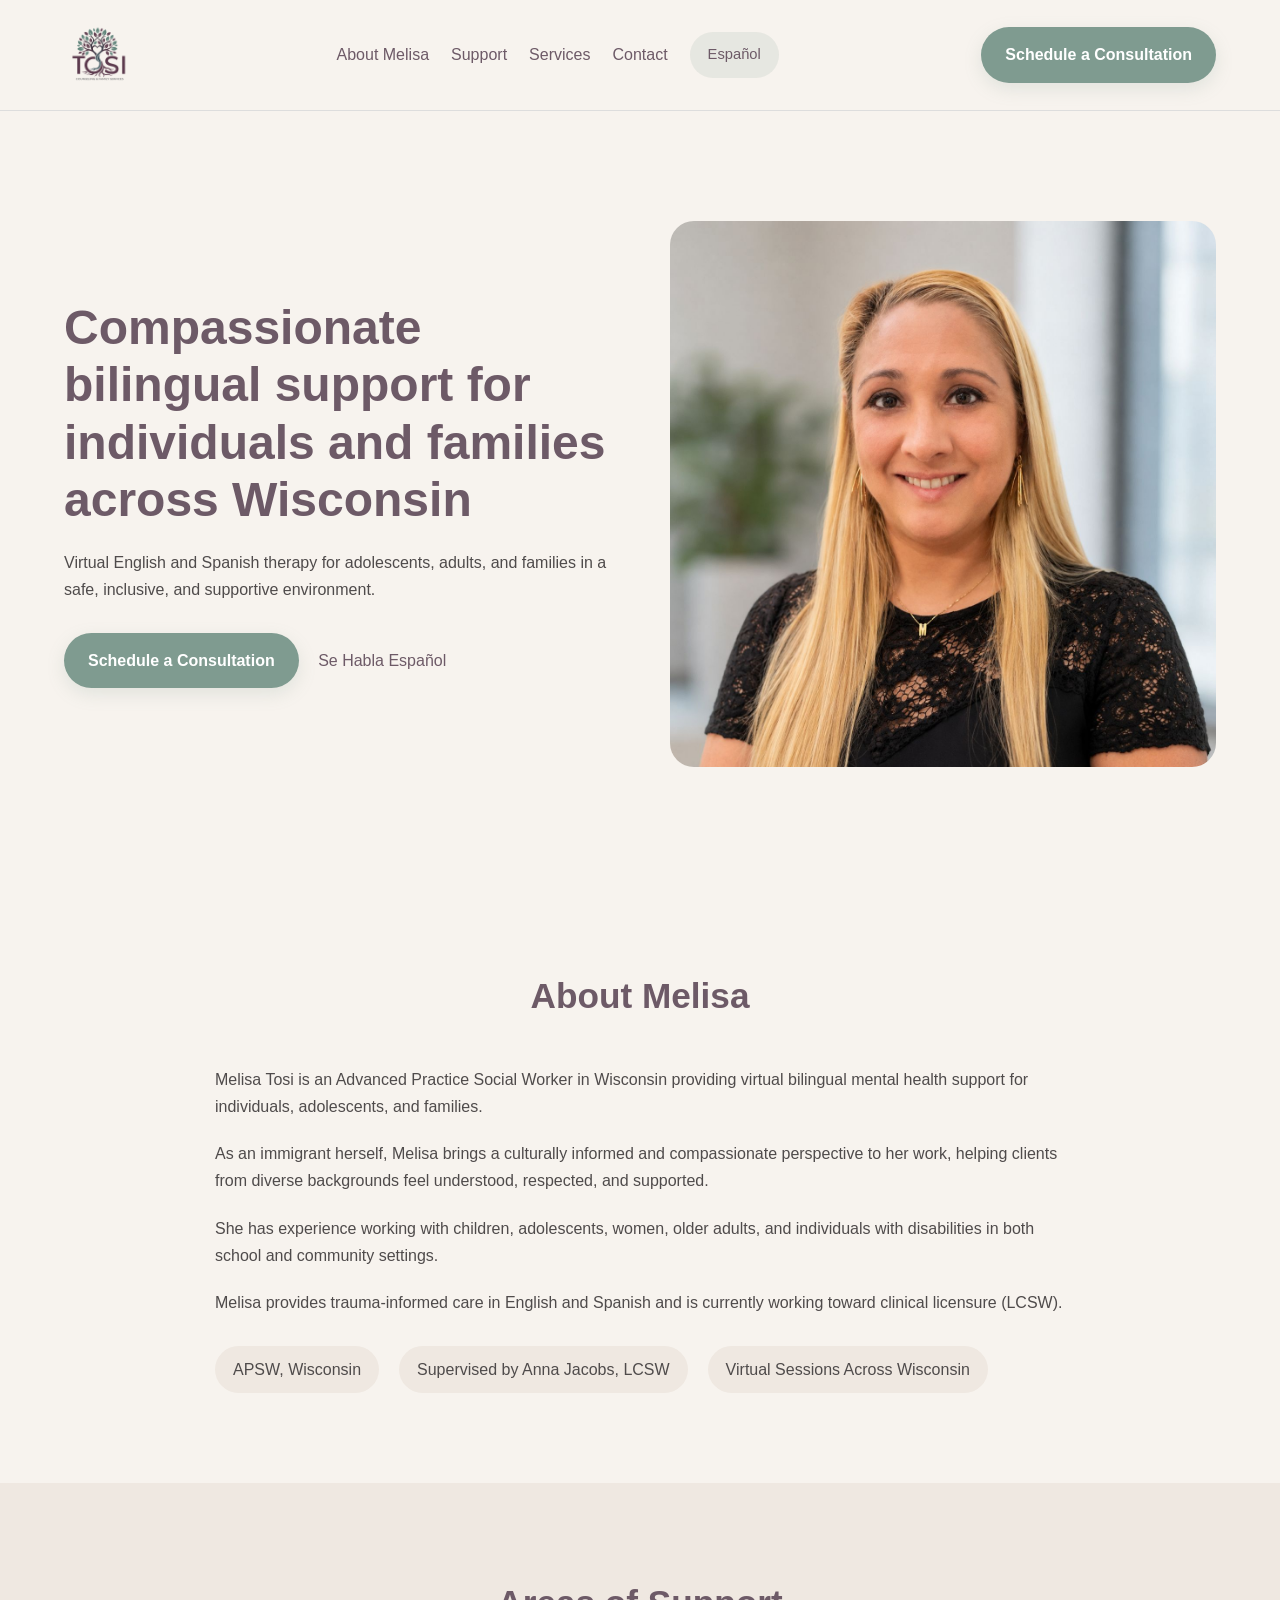
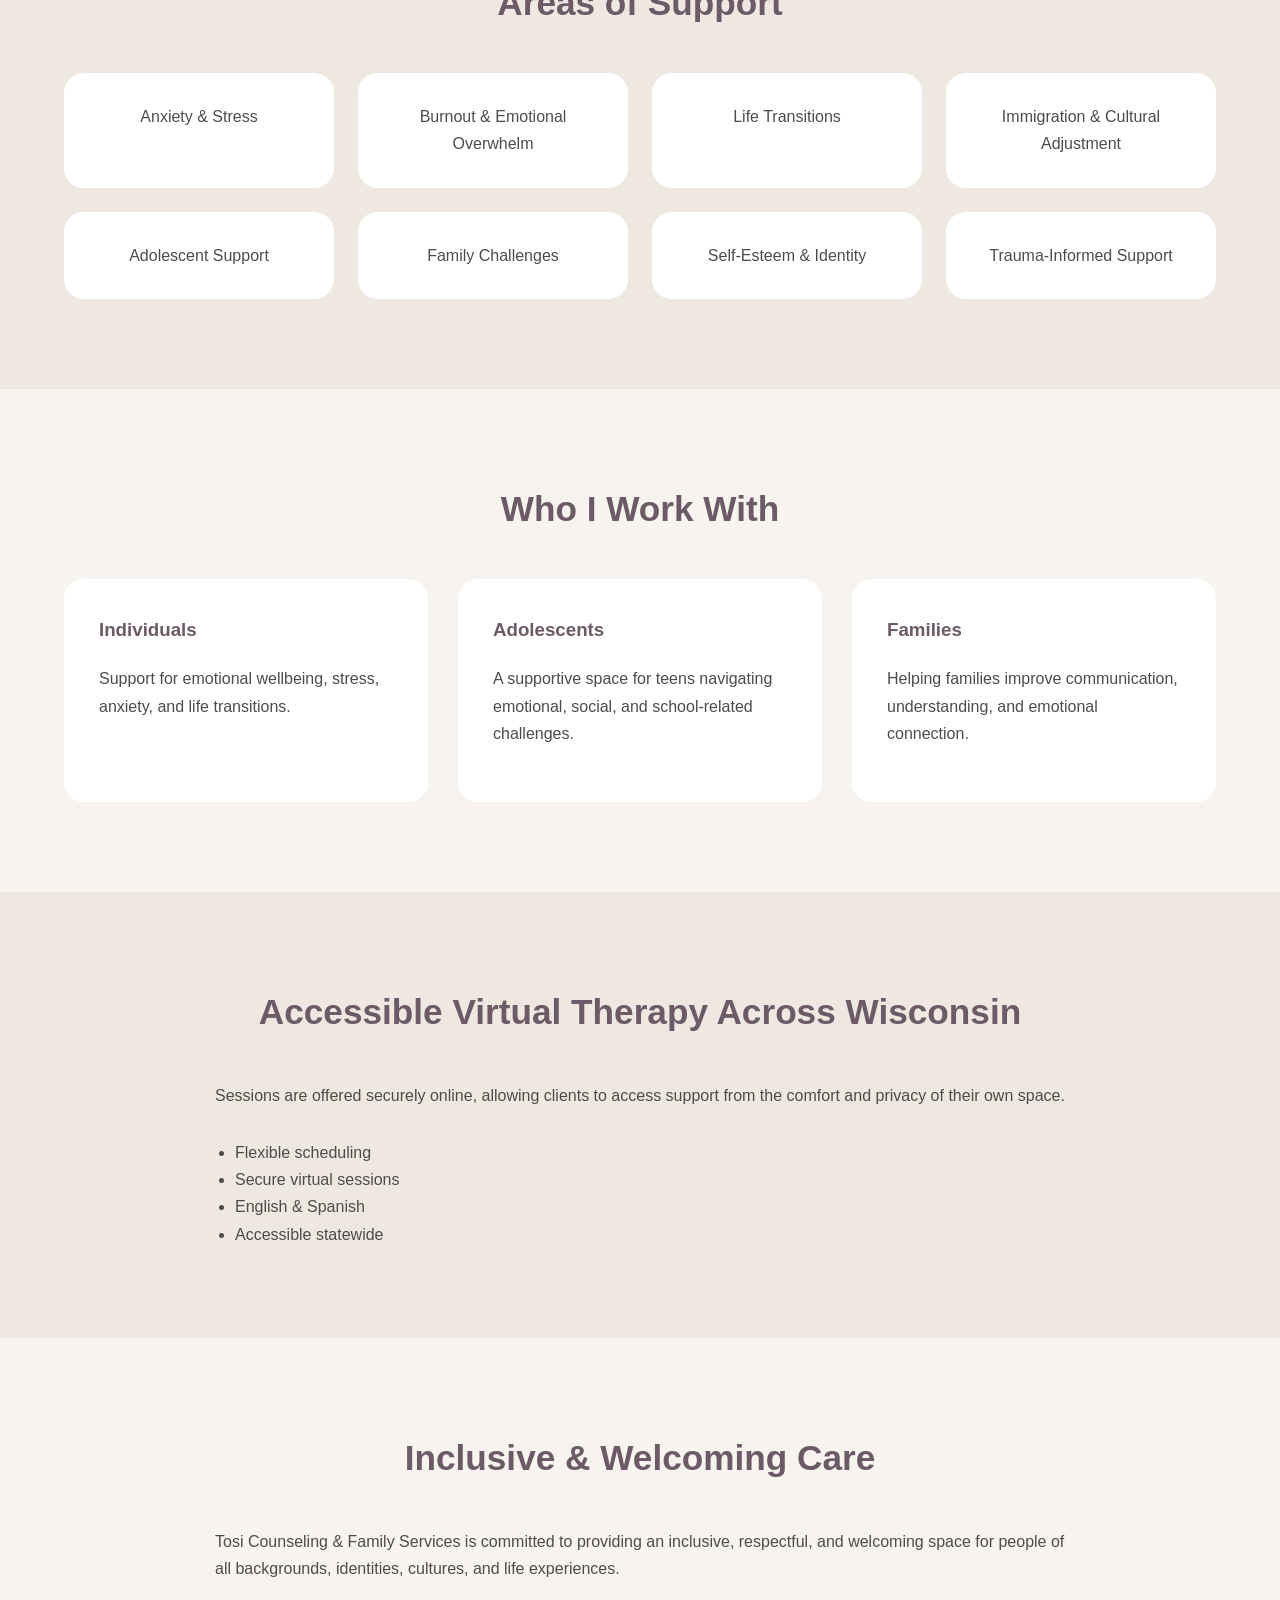
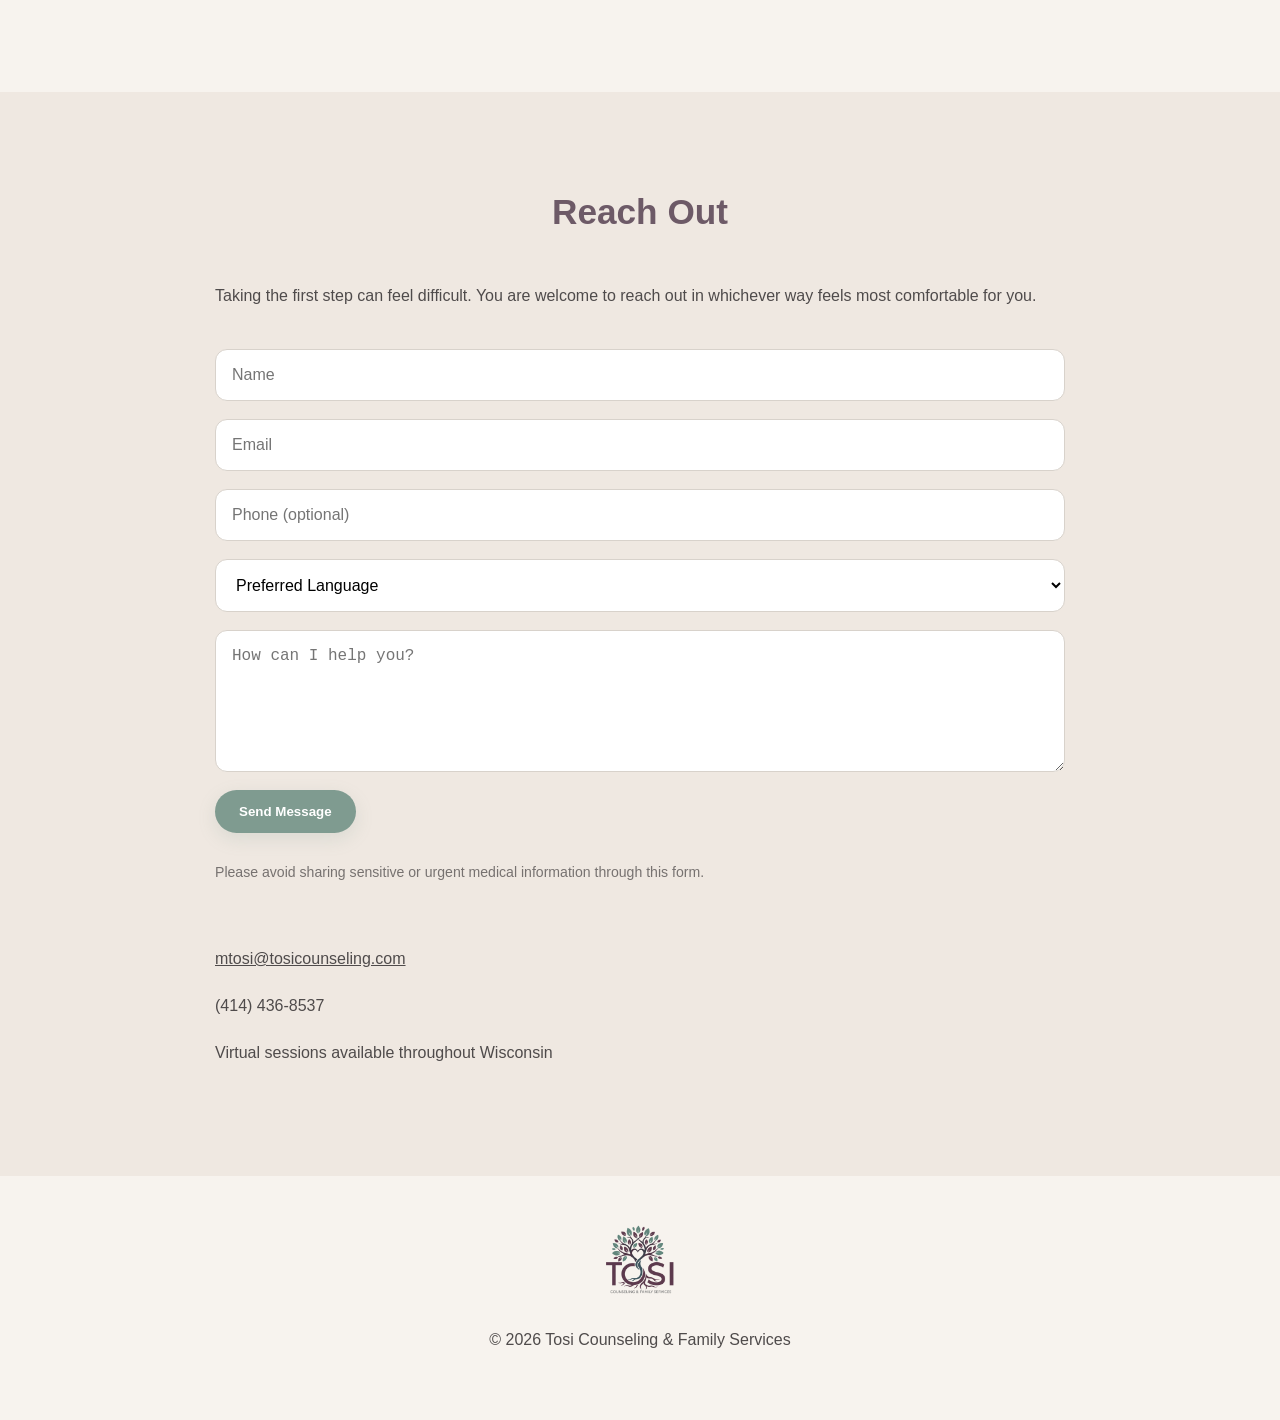
==== index.html @ e0ae6cd0 "cambio en el form" ====
<!doctype html>
<html lang="en">
  <head>
    <meta charset="UTF-8" />
    <meta name="viewport" content="width=device-width, initial-scale=1.0" />

    <title>Tosi Counseling & Family Services</title>

    <meta
      name="description"
      content="Compassionate bilingual virtual therapy for individuals, adolescents, and families across Wisconsin."
    />

    <link rel="stylesheet" href="styles.css" />
    <link
      rel="icon"
      type="image/png"
      sizes="32x32"
      href="./assets/favicon.ico"
    />
  </head>

  <body>
    <!-- NAVIGATION -->

    <header class="navbar">
      <div class="nav-container">
        <div class="logo-area">
          <img
            src="./assets/logo.png"
            alt="Tosi Counseling & Family Services Logo"
          />
        </div>

        <nav class="nav-links">
          <a href="#about">About Melisa</a>
          <a href="#support">Support</a>
          <a href="#services">Services</a>
          <a href="#contact">Contact</a>

          <a href="./es/index.html" class="language-switch">Español</a>
        </nav>

        <a href="#contact" class="btn-primary"> Schedule a Consultation </a>
      </div>
    </header>

    <!-- HERO -->

    <section class="hero">
      <div class="hero-text">
        <h1>
          Compassionate bilingual support for individuals and families across
          Wisconsin
        </h1>

        <p>
          Virtual English and Spanish therapy for adolescents, adults, and
          families in a safe, inclusive, and supportive environment.
        </p>

        <div class="hero-buttons">
          <a href="#contact" class="btn-primary"> Schedule a Consultation </a>

          <a href="#contact" class="btn-secondary"> Se Habla Español </a>
        </div>
      </div>

      <div class="hero-image">
        <img src="assets/melisa-photo.jpg" alt="Melisa Tosi" />
      </div>
    </section>

    <!-- ABOUT -->

    <section id="about" class="section">
      <div class="container narrow">
        <h2>About Melisa</h2>

        <p>
          Melisa Tosi is an Advanced Practice Social Worker in Wisconsin
          providing virtual bilingual mental health support for individuals,
          adolescents, and families.
        </p>

        <p>
          As an immigrant herself, Melisa brings a culturally informed and
          compassionate perspective to her work, helping clients from diverse
          backgrounds feel understood, respected, and supported.
        </p>

        <p>
          She has experience working with children, adolescents, women, older
          adults, and individuals with disabilities in both school and community
          settings.
        </p>

        <p>
          Melisa provides trauma-informed care in English and Spanish and is
          currently working toward clinical licensure (LCSW).
        </p>

        <div class="credentials">
          <span>APSW, Wisconsin</span>
          <span>Supervised by Anna Jacobs, LCSW</span>
          <span>Virtual Sessions Across Wisconsin</span>
        </div>
      </div>
    </section>

    <!-- AREAS OF SUPPORT -->

    <section id="support" class="section alt-bg">
      <div class="container">
        <h2>Areas of Support</h2>

        <div class="card-grid">
          <div class="card">Anxiety & Stress</div>

          <div class="card">Burnout & Emotional Overwhelm</div>

          <div class="card">Life Transitions</div>

          <div class="card">Immigration & Cultural Adjustment</div>

          <div class="card">Adolescent Support</div>

          <div class="card">Family Challenges</div>

          <div class="card">Self-Esteem & Identity</div>

          <div class="card">Trauma-Informed Support</div>
        </div>
      </div>
    </section>

    <!-- SERVICES -->

    <section id="services" class="section">
      <div class="container">
        <h2>Who I Work With</h2>

        <div class="three-columns">
          <div class="service-box">
            <h3>Individuals</h3>

            <p>
              Support for emotional wellbeing, stress, anxiety, and life
              transitions.
            </p>
          </div>

          <div class="service-box">
            <h3>Adolescents</h3>

            <p>
              A supportive space for teens navigating emotional, social, and
              school-related challenges.
            </p>
          </div>

          <div class="service-box">
            <h3>Families</h3>

            <p>
              Helping families improve communication, understanding, and
              emotional connection.
            </p>
          </div>
        </div>
      </div>
    </section>

    <!-- VIRTUAL -->

    <section class="section alt-bg">
      <div class="container narrow">
        <h2>Accessible Virtual Therapy Across Wisconsin</h2>

        <p>
          Sessions are offered securely online, allowing clients to access
          support from the comfort and privacy of their own space.
        </p>

        <ul class="feature-list">
          <li>Flexible scheduling</li>
          <li>Secure virtual sessions</li>
          <li>English & Spanish</li>
          <li>Accessible statewide</li>
        </ul>
      </div>
    </section>

    <!-- INCLUSIVITY -->

    <section class="section">
      <div class="container narrow">
        <h2>Inclusive & Welcoming Care</h2>

        <p>
          Tosi Counseling & Family Services is committed to providing an
          inclusive, respectful, and welcoming space for people of all
          backgrounds, identities, cultures, and life experiences.
        </p>
      </div>
    </section>

    <!-- CONTACT -->

    <section id="contact" class="section alt-bg">
      <div class="container narrow">
        <h2>Reach Out</h2>

        <p>
          Taking the first step can feel difficult. You are welcome to reach out
          in whichever way feels most comfortable for you.
        </p>

        <form
          class="contact-form"
          id="contact-form"
          action="https://formspree.io/f/xqejzqyz"
          method="POST"
        >
          <input type="text" name="name" placeholder="Name" required />

          <input type="email" name="email" placeholder="Email" required />

          <input type="text" name="phone" placeholder="Phone (optional)" />

          <select name="language">
            <option>Preferred Language</option>
            <option>English</option>
            <option>Spanish</option>
            <option>Other</option>
          </select>

          <textarea
            rows="6"
            name="message"
            placeholder="How can I help you?"
          ></textarea>
          <button type="submit" class="btn-primary">Send Message</button>
          <p class="form-note">
            Please avoid sharing sensitive or urgent medical information through
            this form.
          </p>
          <p id="form-success" class="form-success">
            Thank you. Your message has been sent.
          </p>
        </form>

        <div class="contact-info">
          <p>
            <a href="mailto:mtosi@tosicounseling.com" class="email"
              >mtosi@tosicounseling.com</a
            >
          </p>
          <p>(414) 436-8537</p>
          <p>Virtual sessions available throughout Wisconsin</p>
        </div>
      </div>
    </section>

    <!-- FOOTER -->

    <footer class="footer">
      <div class="container">
        <img
          src="assets/logo.png"
          alt="Tosi Counseling & Family Services"
          class="footer-logo"
        />

        <p>© 2026 Tosi Counseling & Family Services</p>
      </div>
    </footer>

    <script src="script.js"></script>
  </body>
</html>
---- styles.css ----
* {
  margin: 0;
  padding: 0;
  box-sizing: border-box;
}

body {
  font-family: Arial, sans-serif;
  background: #f7f3ee;
  color: #4f4b4b;
  line-height: 1.7;
  overflow-x: hidden;
}

img {
  max-width: 100%;
  display: block;
}

.email{
  color: #4f4b4b;
}

.container {
  width: 90%;
  max-width: 1200px;
  margin: auto;
}

.narrow {
  max-width: 850px;
}

.section {
  padding: 90px 0;
}

.alt-bg {
  background: #efe8e1;
}

h1,
h2,
h3 {
  color: #6d5a67;
  margin-bottom: 20px;
}

h1 {
  font-size: 3rem;
  line-height: 1.2;
}

h2 {
  font-size: 2.2rem;
  text-align: center;
  margin-bottom: 40px;
}

p {
  margin-bottom: 20px;
}

/* NAVBAR */

.navbar {
  background: #f7f3ee;
  padding: 20px 0;
  border-bottom: 1px solid #ddd;
  position: sticky;
  top: 0;
  z-index: 1000;
}

.nav-container {
  width: 90%;
  max-width: 1200px;
  margin: auto;

  display: flex;
  justify-content: space-between;
  align-items: center;
  gap: 20px;
}

.logo-area img {
  height: 70px;
}

.nav-links {
  display: flex;
  align-items: center;
  gap: 22px;
}

.nav-links a {
  text-decoration: none;
  color: #6d5a67;
  font-weight: 500;
  transition: opacity 0.2s ease;
}

.nav-links a:hover {
  opacity: 0.75;
}

/* LANGUAGE SWITCH */

.language-switch {
  text-decoration: none;
  color: #6d5a67;
  background: rgba(127, 155, 144, 0.14);
  padding: 10px 18px;
  border-radius: 999px;
  font-size: 0.92rem;
  font-weight: 500;
  transition: all 0.2s ease;
  white-space: nowrap;
}

.language-switch:hover {
  background: rgba(127, 155, 144, 0.22);
  transform: translateY(-1px);
}

/* BUTTONS */

.btn-primary {
  background: #7f9b90;
  color: white;
  text-decoration: none;
  padding: 14px 24px;
  border-radius: 40px;
  display: inline-block;
  border: none;
  cursor: pointer;
  font-weight: 600;
  box-shadow: 0 6px 18px rgba(127, 155, 144, 0.18);
  transition: all 0.2s ease;
}

.btn-primary:hover {
  transform: translateY(-1px);
  opacity: 0.95;
}

.btn-secondary {
  color: #6d5a67;
  text-decoration: none;
  margin-left: 15px;
}

/* HERO */

.hero {
  width: 90%;
  max-width: 1200px;
  margin: auto;

  min-height: 85vh;

  display: flex;
  align-items: center;
  gap: 60px;
}

.hero-text {
  flex: 1;
}

.hero-image {
  flex: 1;
}

.hero-image img {
  border-radius: 24px;
}

.hero-buttons {
  margin-top: 30px;
}

/* CREDENTIALS */

.credentials {
  display: flex;
  gap: 20px;
  flex-wrap: wrap;
  margin-top: 30px;
}

.credentials span {
  background: #efe8e1;
  padding: 10px 18px;
  border-radius: 30px;
}

/* CARDS */

.card-grid {
  display: grid;
  grid-template-columns: repeat(auto-fit, minmax(240px, 1fr));
  gap: 24px;
}

.card {
  background: white;
  padding: 30px;
  border-radius: 20px;
  text-align: center;
}

/* SERVICES */

.three-columns {
  display: grid;
  grid-template-columns: repeat(auto-fit, minmax(280px, 1fr));
  gap: 30px;
}

.service-box {
  background: white;
  padding: 35px;
  border-radius: 20px;
}

/* FEATURES */

.feature-list {
  margin-top: 30px;
  padding-left: 20px;
}

/* CONTACT */

.contact-form {
  display: flex;
  flex-direction: column;
  gap: 18px;
  margin-top: 40px;
}

.contact-form input,
.contact-form textarea,
.contact-form select {
  padding: 16px;
  border: 1px solid #d8d2cb;
  border-radius: 12px;
  background: white;
  font-size: 1rem;
}

.contact-form button {
  width: fit-content;
}

.contact-info {
  margin-top: 40px;
}

.form-success {
  display: none;
  margin-top: 18px;
  color: #6d5a67;
  font-weight: 600;
}

/* FOOTER */

.footer {
  padding: 40px 0;
  text-align: center;
}

.footer-logo {
  height: 90px;
  margin: auto;
  margin-bottom: 20px;
}

.form-note {
  font-size: 0.88rem;
  opacity: 0.75;
  margin-top: 10px;
}

/* MOBILE */

@media (max-width: 900px) {

  .navbar {
    padding: 14px 0;
  }

  .nav-container {
    flex-direction: column;
    gap: 18px;
  }

  .logo-area img {
    height: 56px;
  }

  .nav-links {
    display: flex;
    flex-wrap: wrap;
    justify-content: center;
    gap: 12px;
  }

  .nav-links a {
    font-size: 0.92rem;
  }

  .btn-primary {
    padding: 12px 20px;
    font-size: 0.95rem;
  }

  .hero {
    flex-direction: column;
    text-align: center;
    padding-top: 40px;
    min-height: auto;
  }

  .hero-text {
    order: 2;
  }

  .hero-image {
    order: 1;
  }

  .hero-image img {
    max-width: 320px;
    margin: auto;
  }

  h1 {
    font-size: 2.1rem;
    line-height: 1.25;
  }

  h2 {
    font-size: 1.8rem;
  }

  .hero-buttons {
    display: flex;
    flex-direction: column;
    gap: 14px;
    align-items: center;
  }

  .btn-secondary {
    margin-left: 0;
  }

  .credentials {
    justify-content: center;
  }

  .three-columns {
    grid-template-columns: 1fr;
  }

  .card-grid {
    grid-template-columns: 1fr;
  }

  .contact-form {
    width: 100%;
  }

}
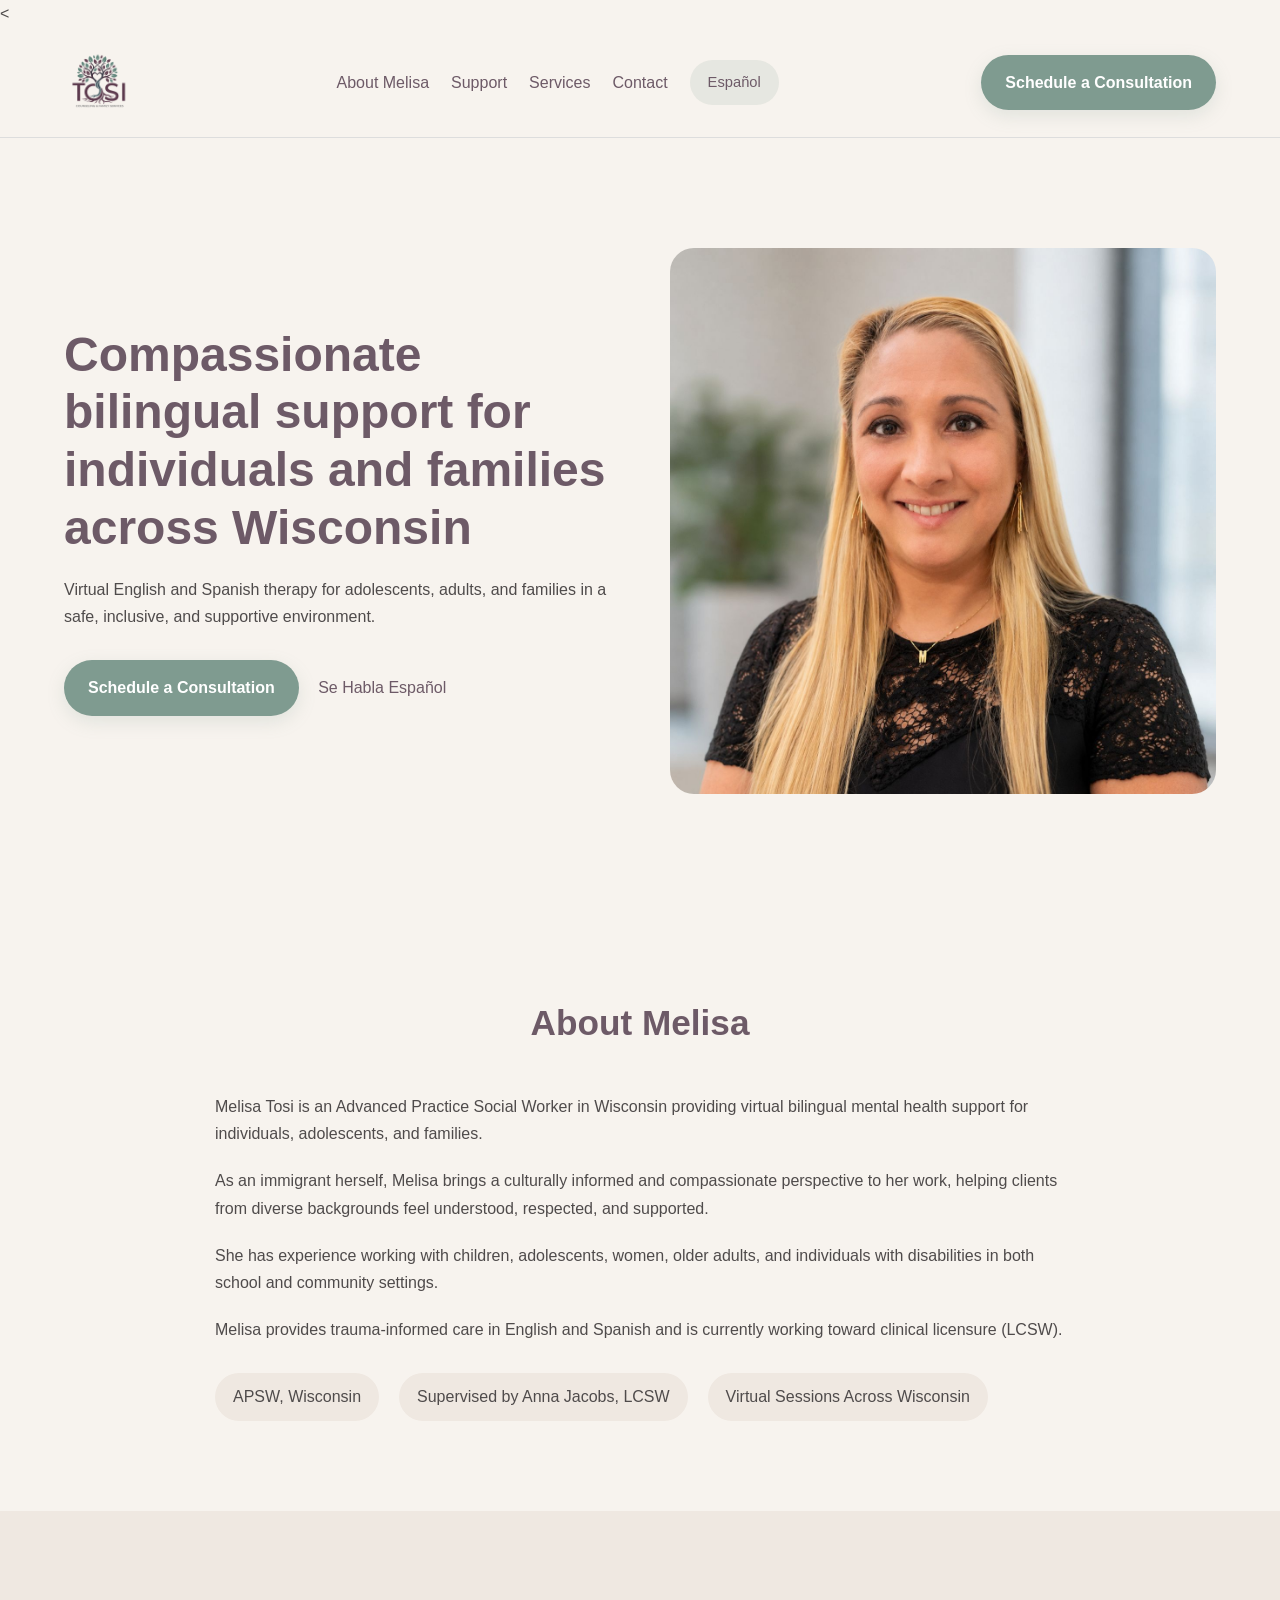
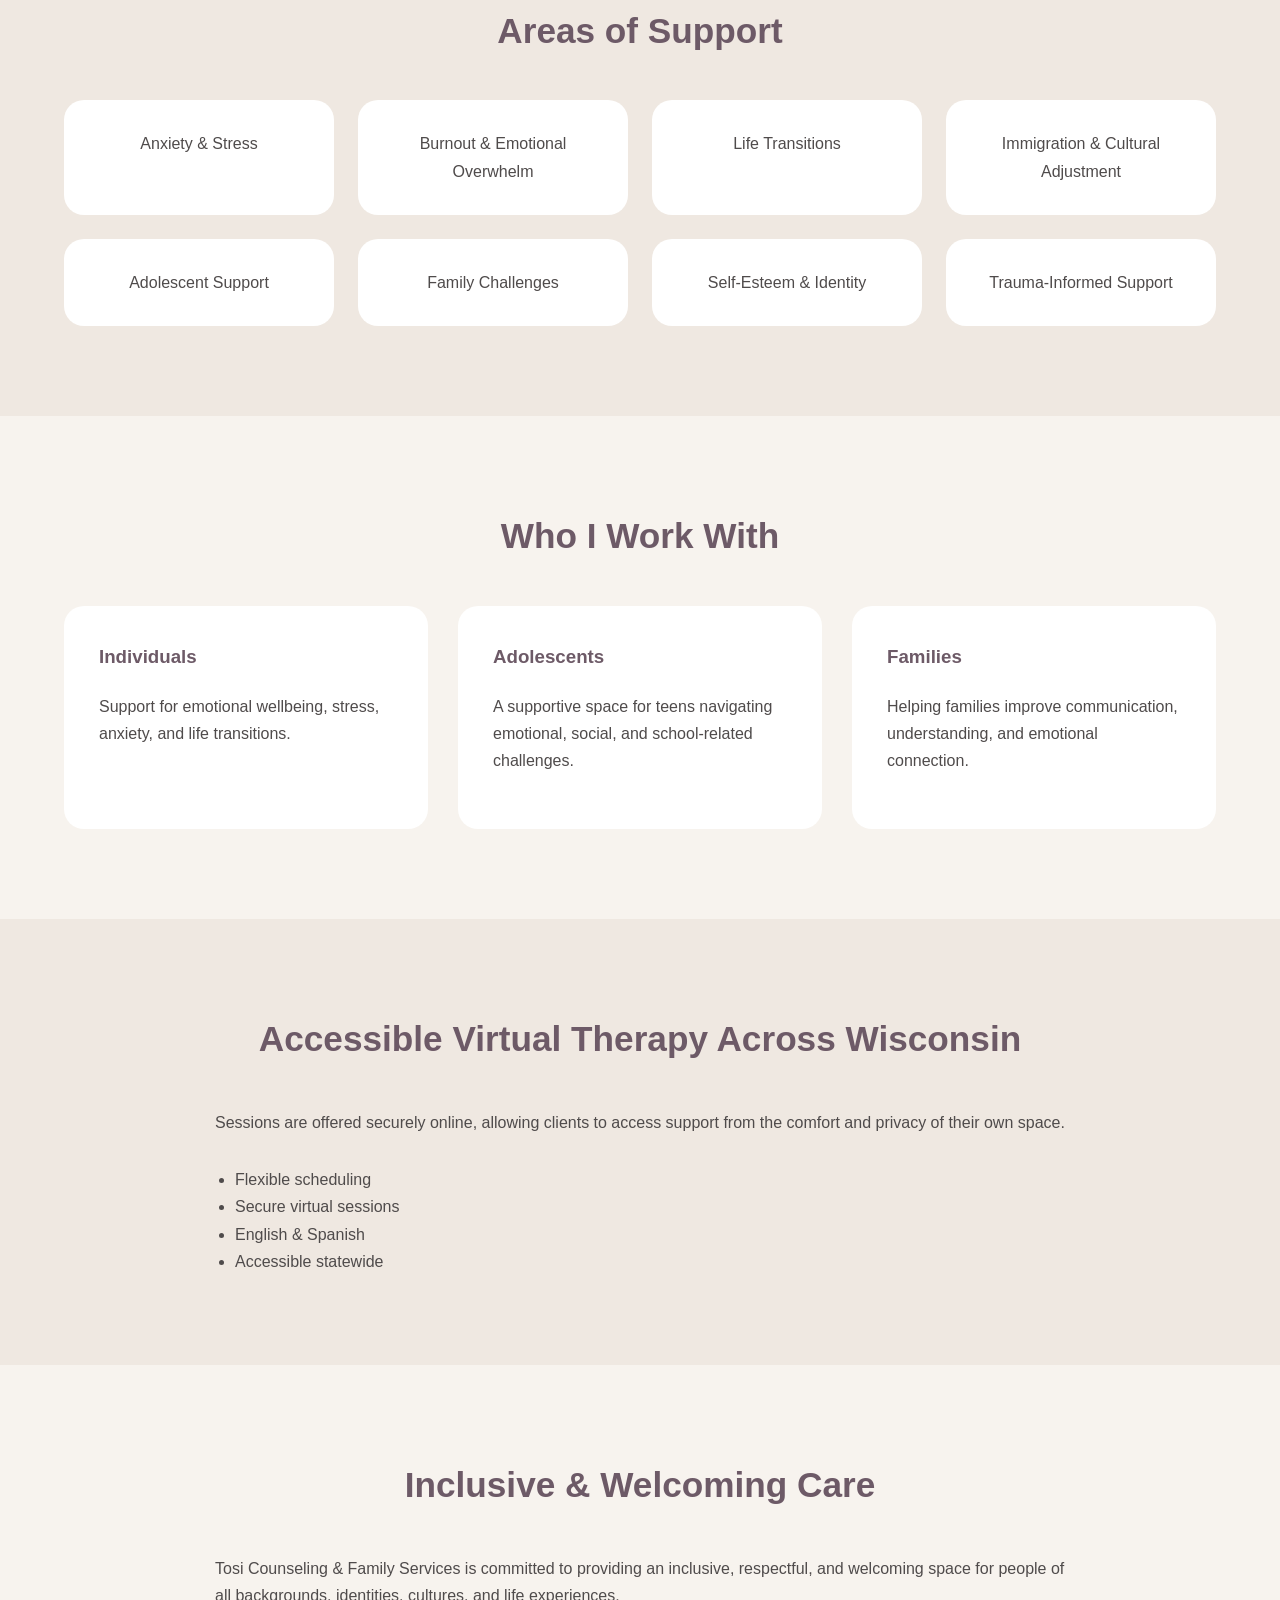
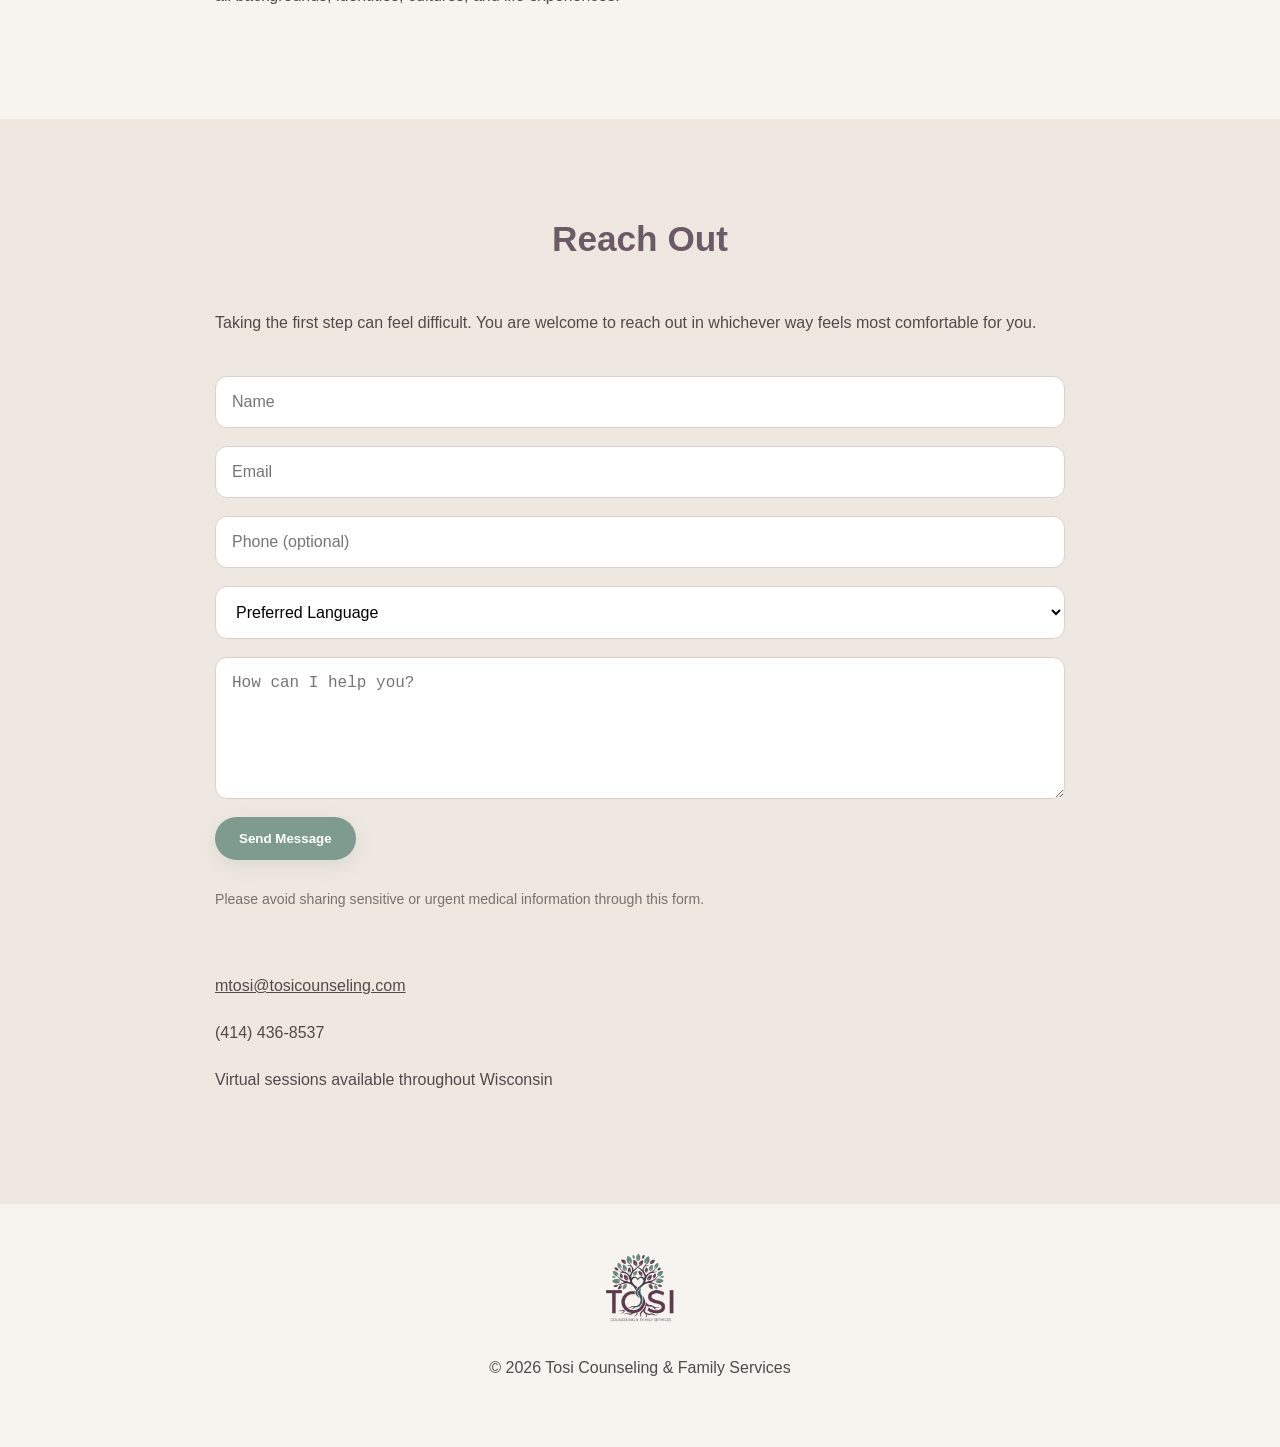
==== commit 91de3b26: "Mejora SEO" ====
--- a/index.html
+++ b/index.html
@@ -4,11 +4,14 @@
     <meta charset="UTF-8" />
     <meta name="viewport" content="width=device-width, initial-scale=1.0" />
 
-    <title>Tosi Counseling & Family Services</title>
-
+    <title>
+      Bilingual Therapist in Wisconsin | Tosi Counseling & Family Services
+    </title>
+
+    <
     <meta
       name="description"
-      content="Compassionate bilingual virtual therapy for individuals, adolescents, and families across Wisconsin."
+      content="Terapia virtual bilingüe en inglés y español para individuos, adolescentes y familias en Wisconsin."
     />
 
     <link rel="stylesheet" href="styles.css" />
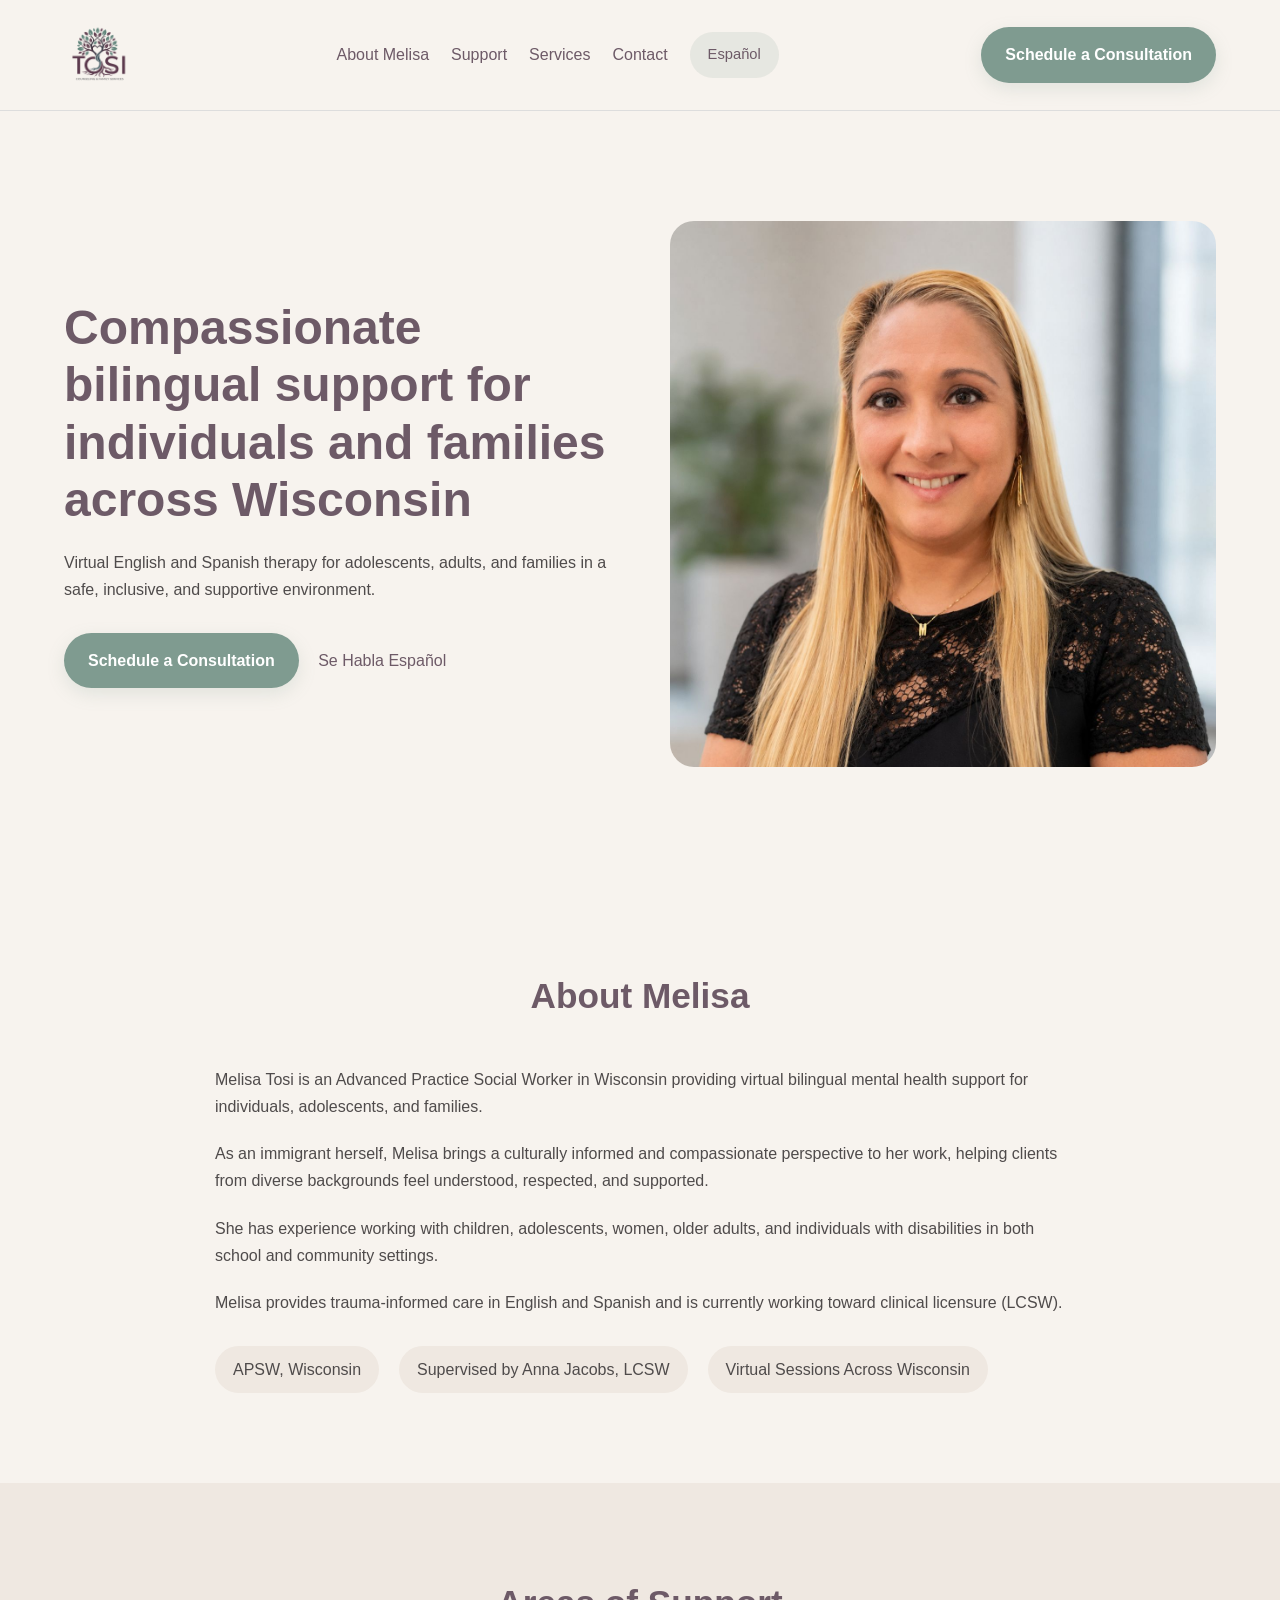
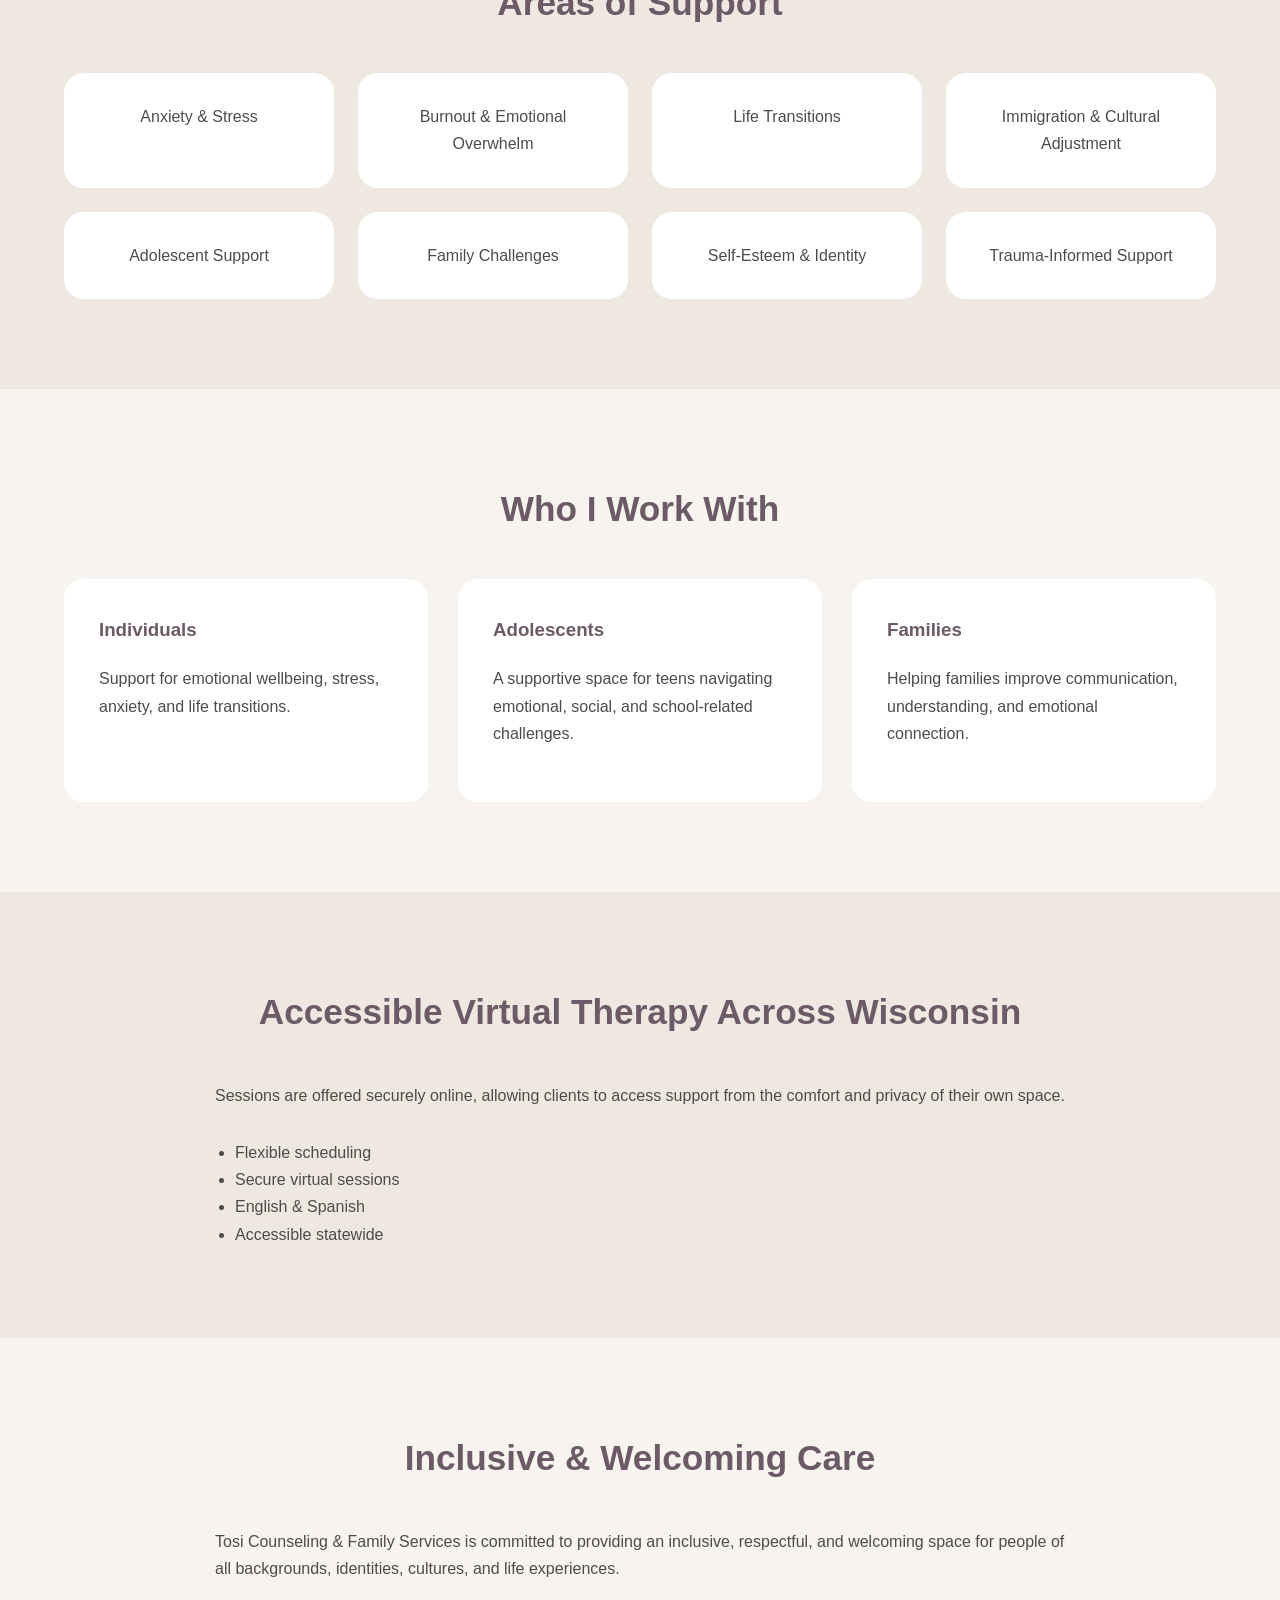
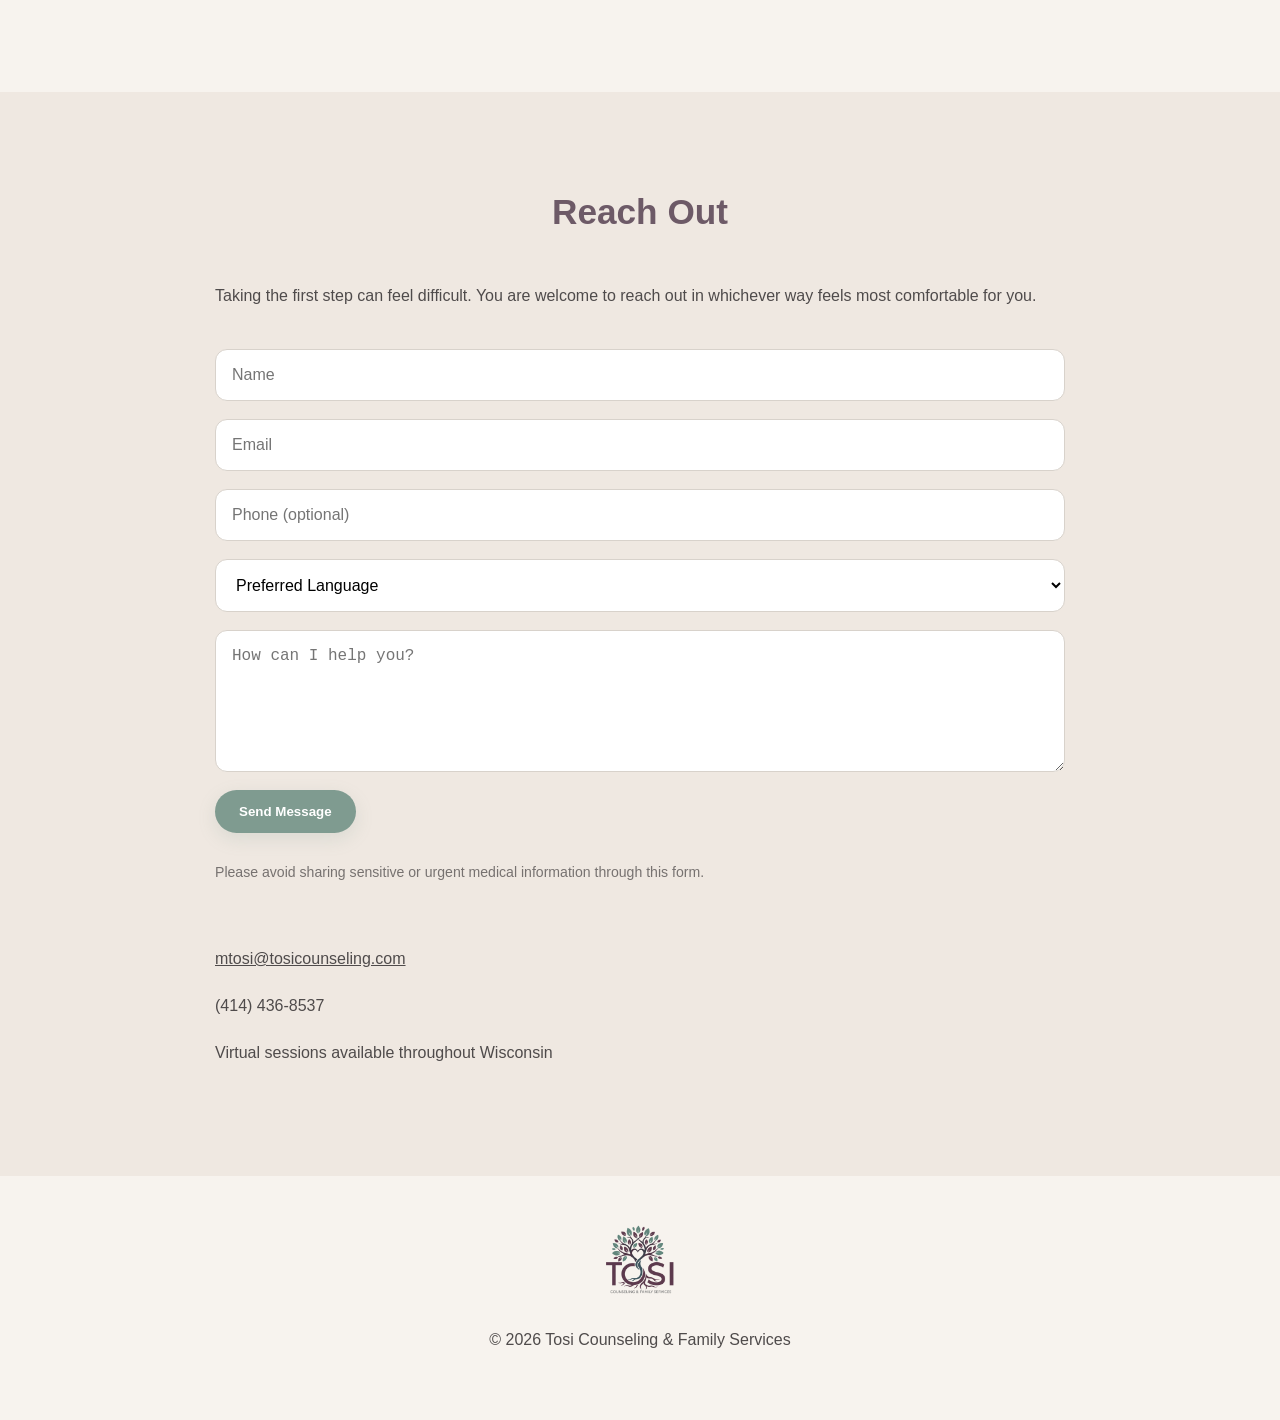
==== commit 480b3584: "typo en header" ====
--- a/index.html
+++ b/index.html
@@ -7,8 +7,6 @@
     <title>
       Bilingual Therapist in Wisconsin | Tosi Counseling & Family Services
     </title>
-
-    <
     <meta
       name="description"
       content="Terapia virtual bilingüe en inglés y español para individuos, adolescentes y familias en Wisconsin."
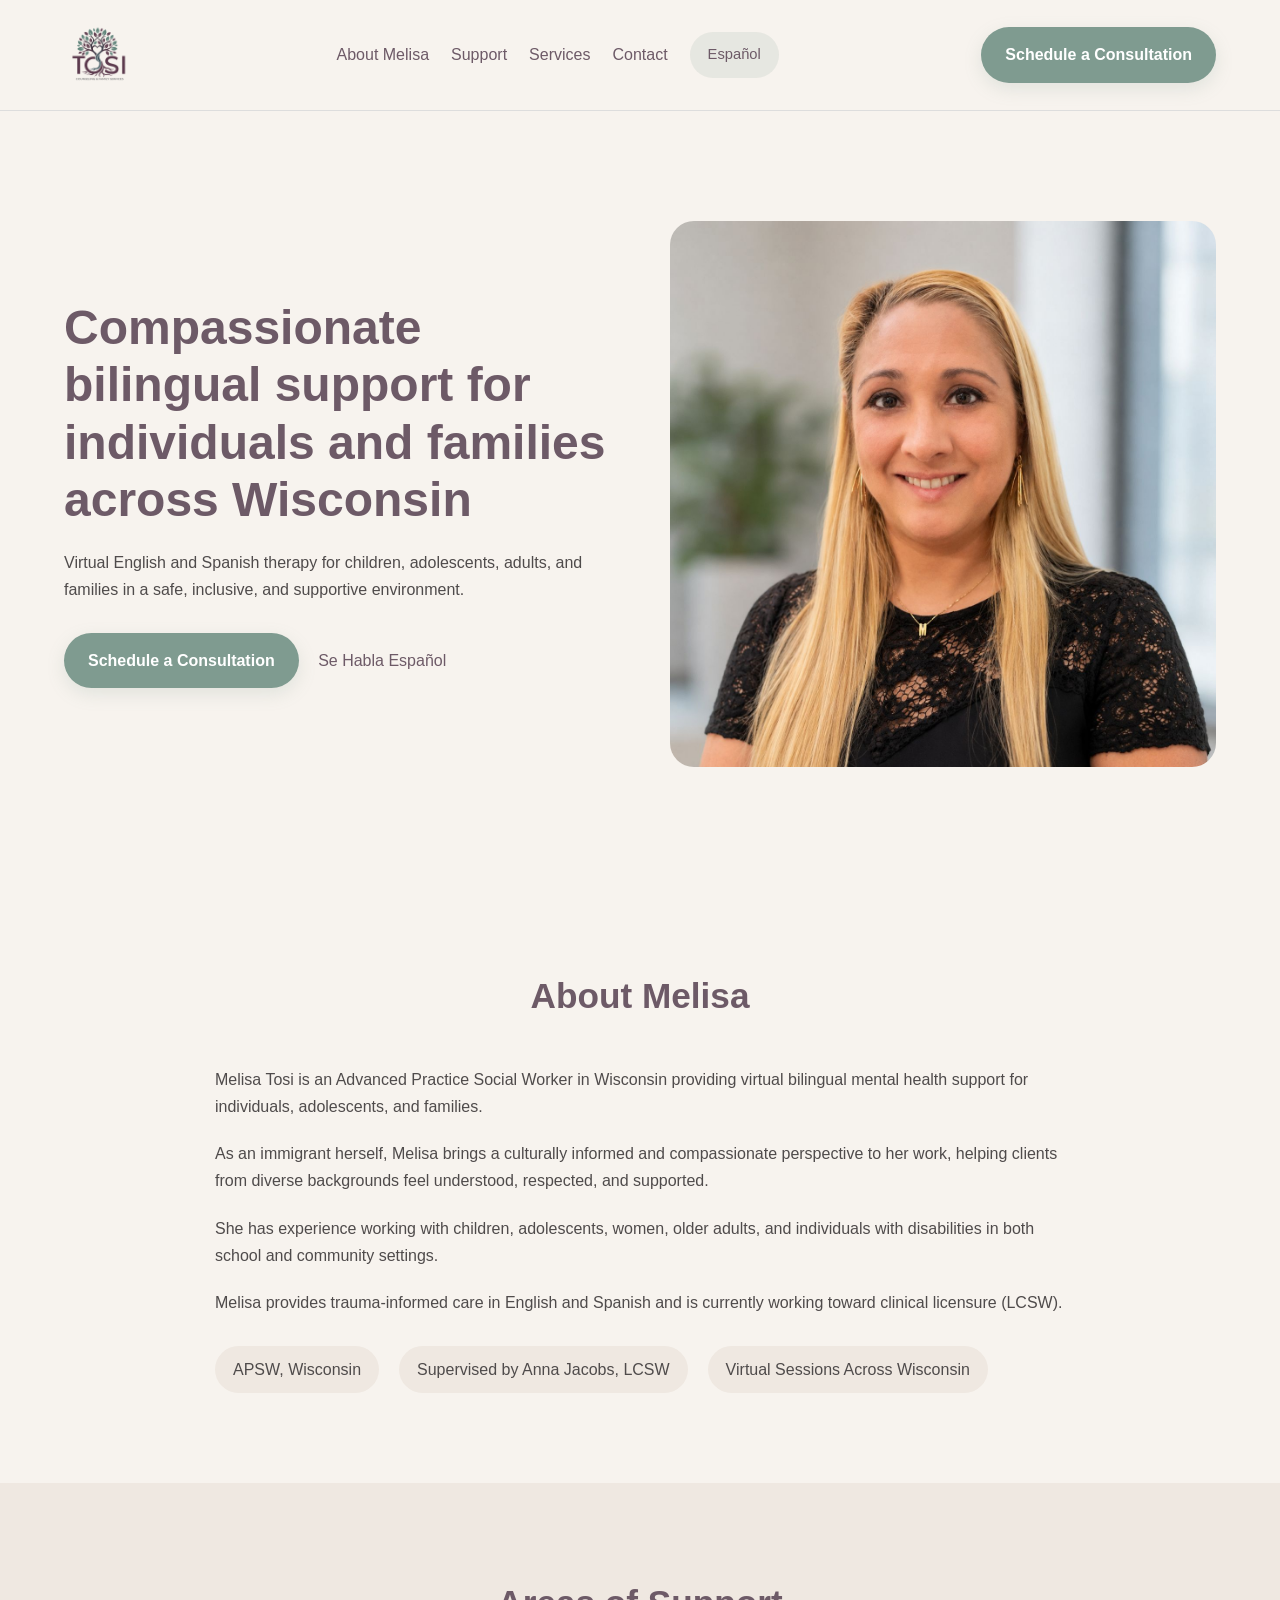
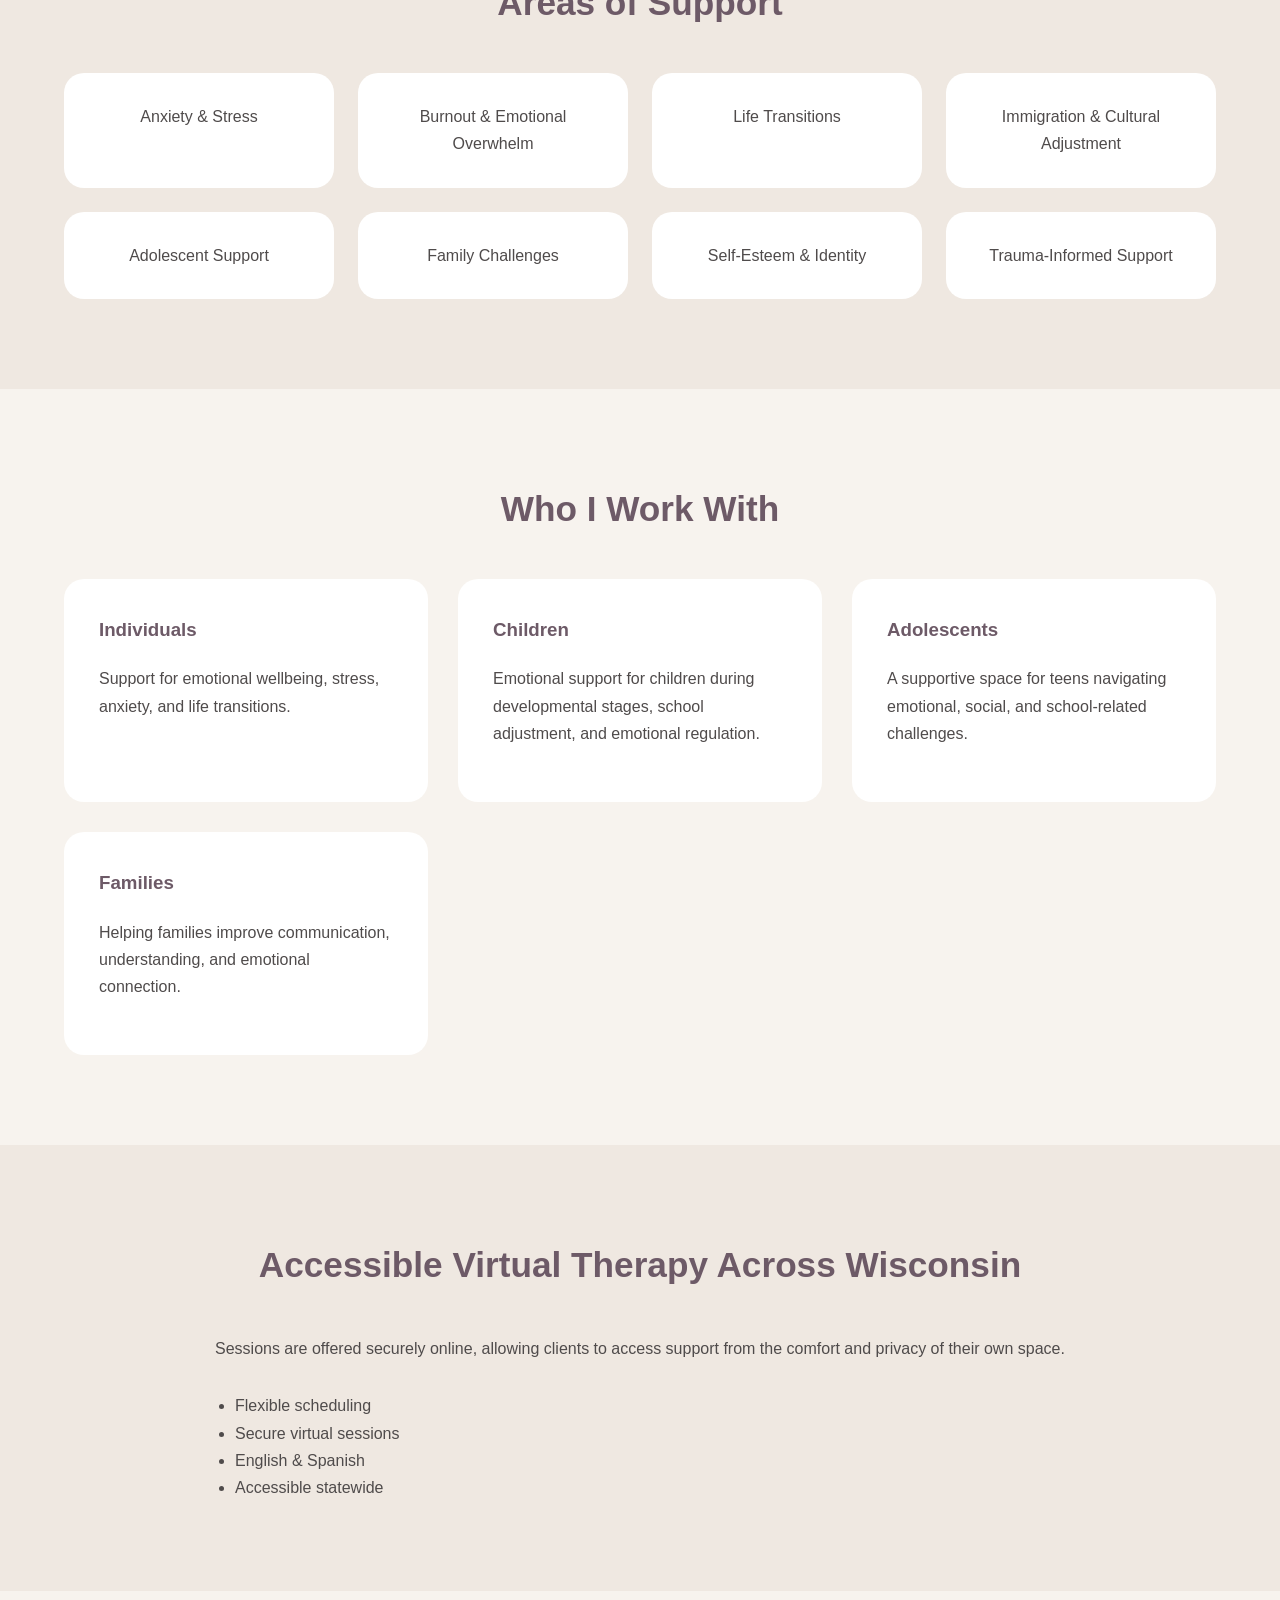
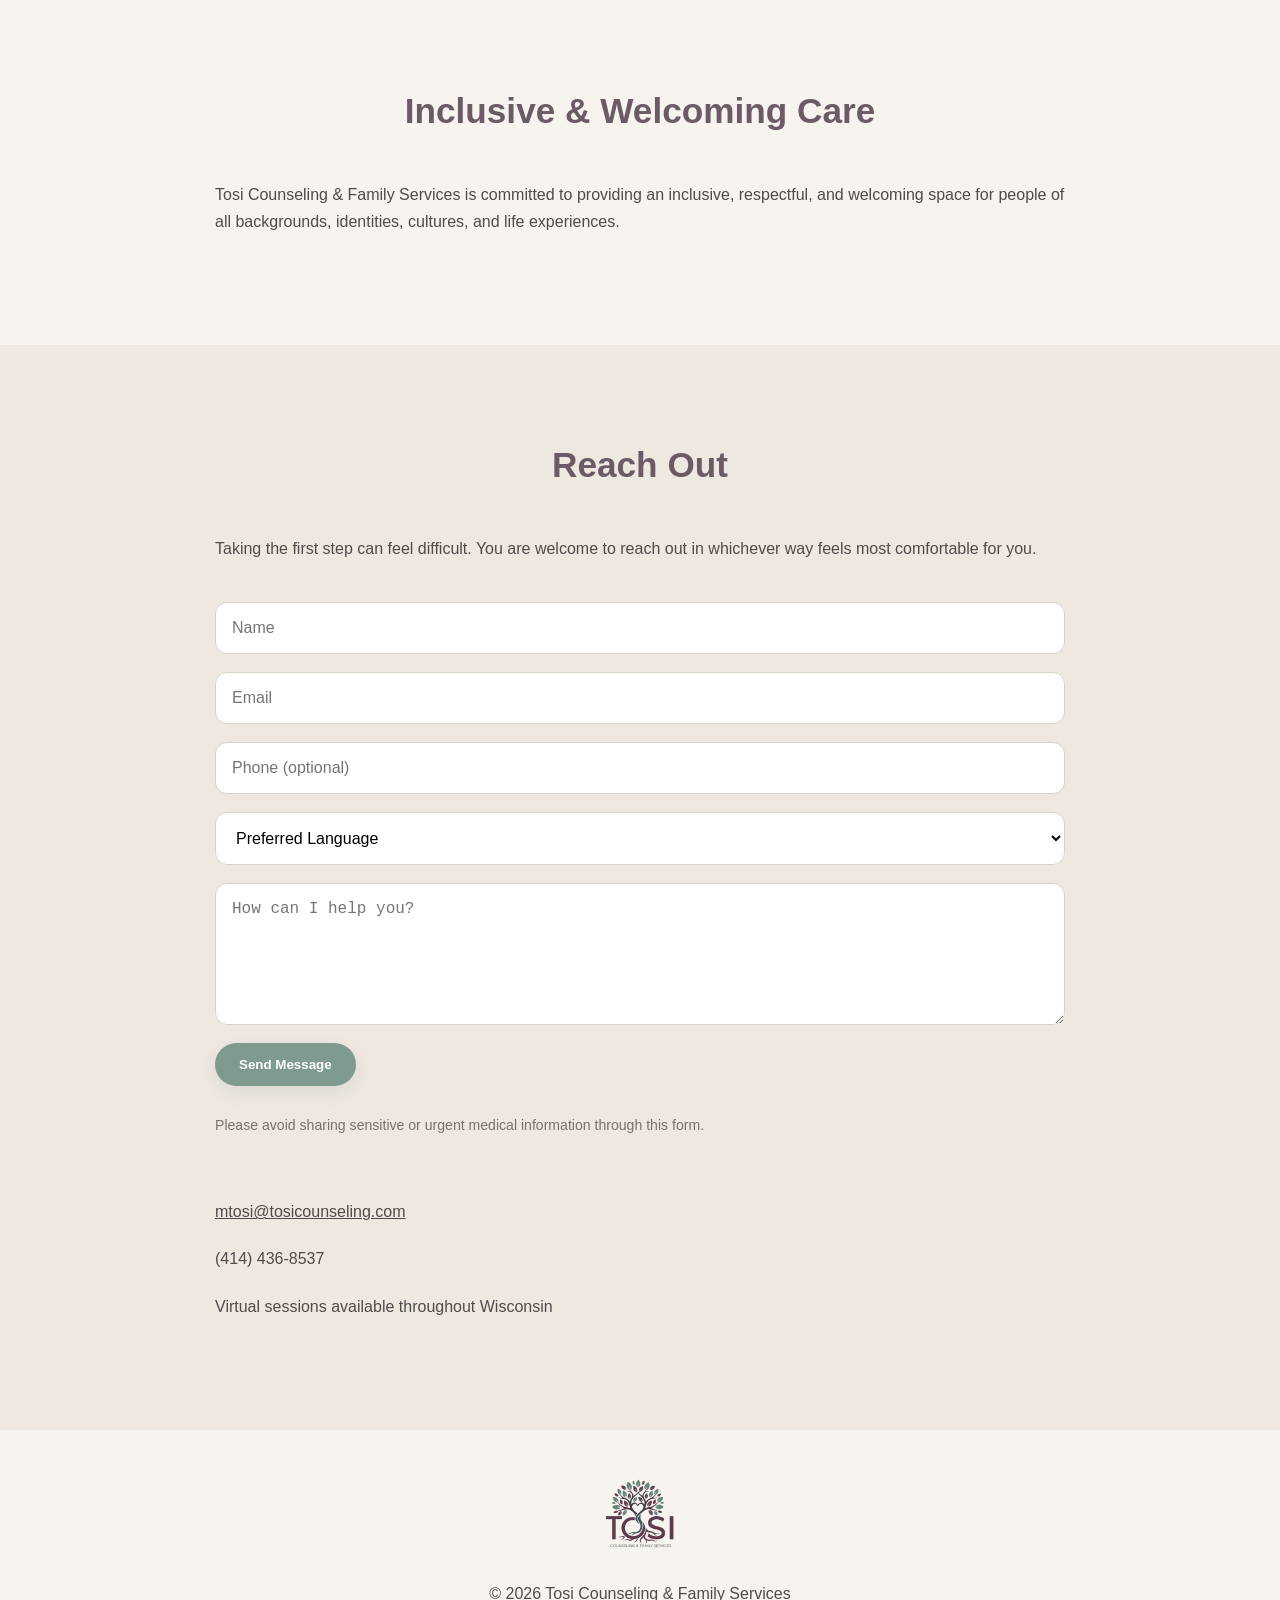
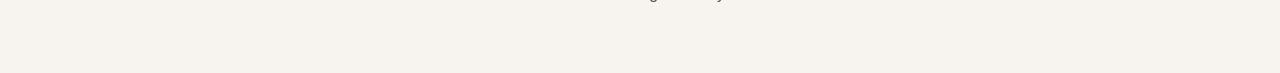
==== commit 27330976: "cambios en bajadas" ====
--- a/index.html
+++ b/index.html
@@ -9,7 +9,7 @@
     </title>
     <meta
       name="description"
-      content="Terapia virtual bilingüe en inglés y español para individuos, adolescentes y familias en Wisconsin."
+      content="Bilingual virtual therapy in English and Spanish for individuals, children, adolescents, and families in Wisconsin."
     />
 
     <link rel="stylesheet" href="styles.css" />
@@ -56,8 +56,8 @@
         </h1>
 
         <p>
-          Virtual English and Spanish therapy for adolescents, adults, and
-          families in a safe, inclusive, and supportive environment.
+          Virtual English and Spanish therapy for children, adolescents, adults,
+          and families in a safe, inclusive, and supportive environment.
         </p>
 
         <div class="hero-buttons">
@@ -148,6 +148,15 @@
             <p>
               Support for emotional wellbeing, stress, anxiety, and life
               transitions.
+            </p>
+          </div>
+
+          <div class="service-box">
+            <h3>Children</h3>
+
+            <p>
+              Emotional support for children during developmental stages, school
+              adjustment, and emotional regulation.
             </p>
           </div>
 
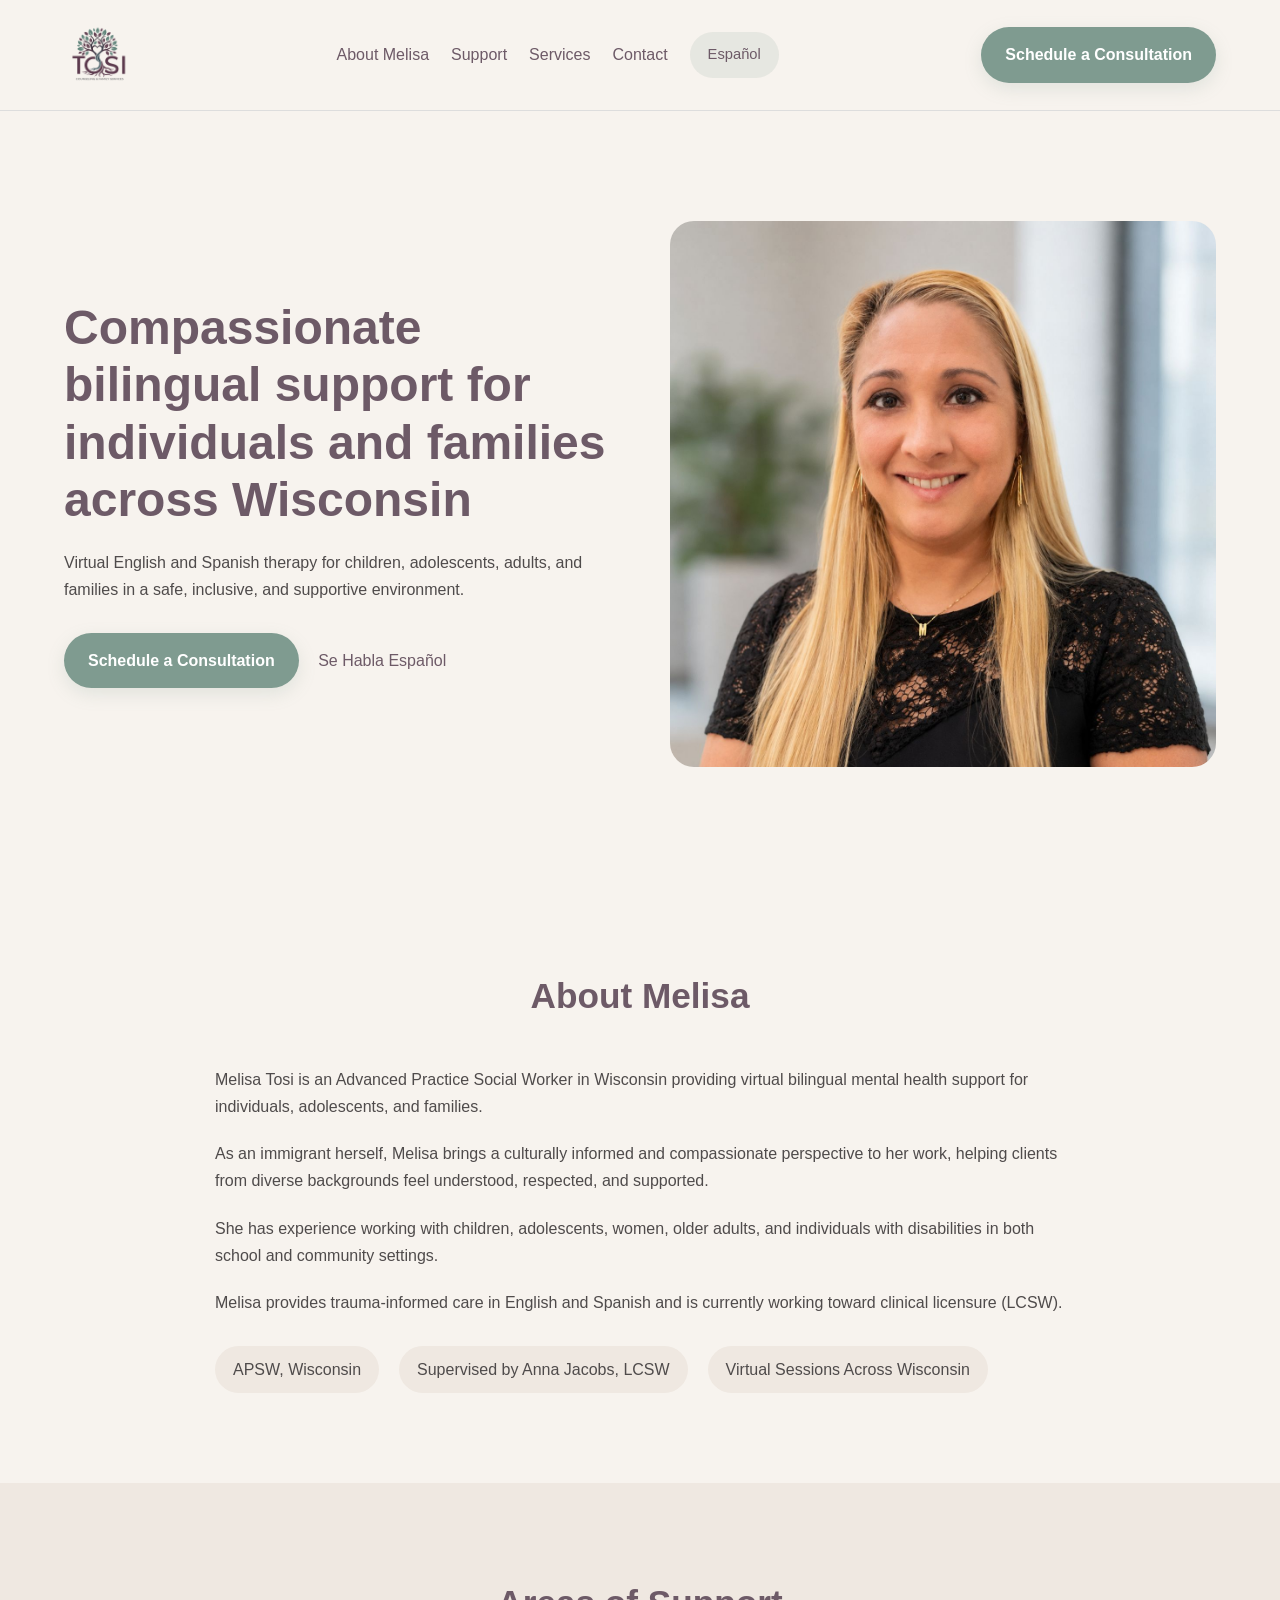
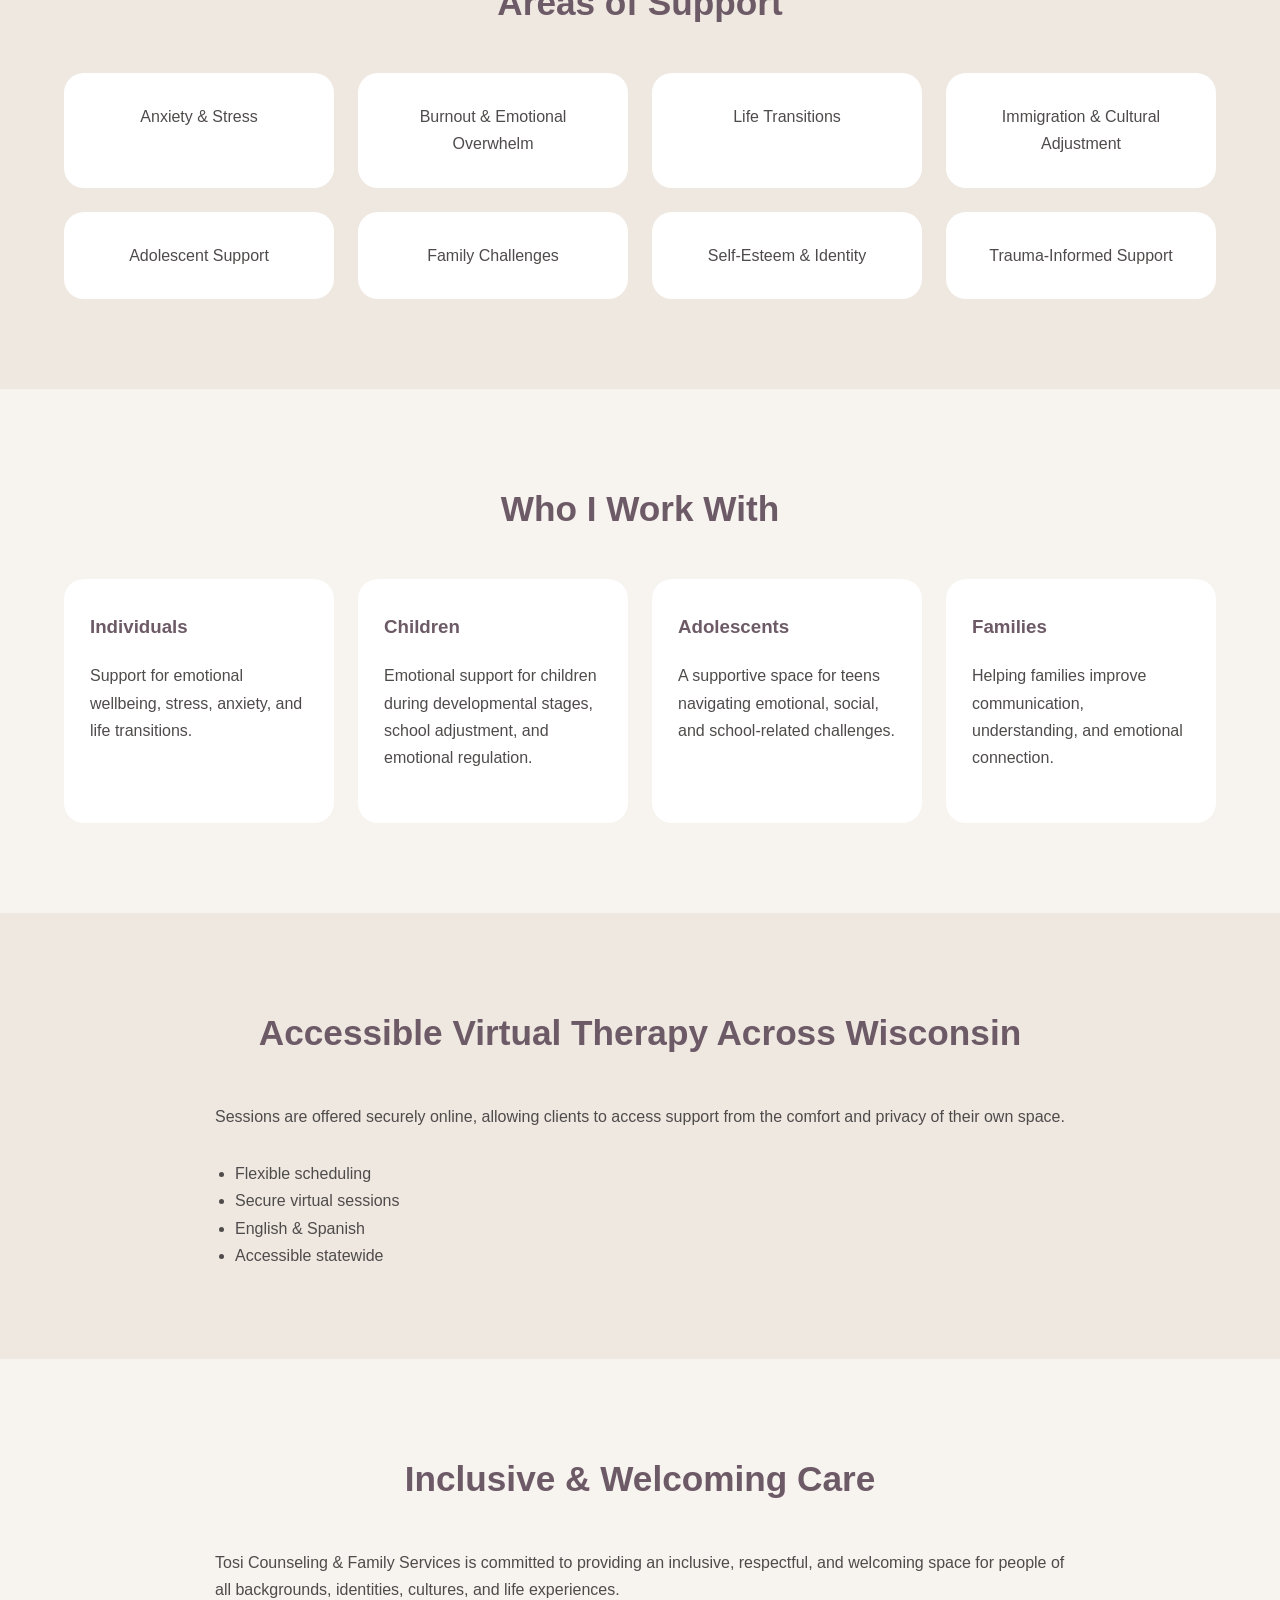
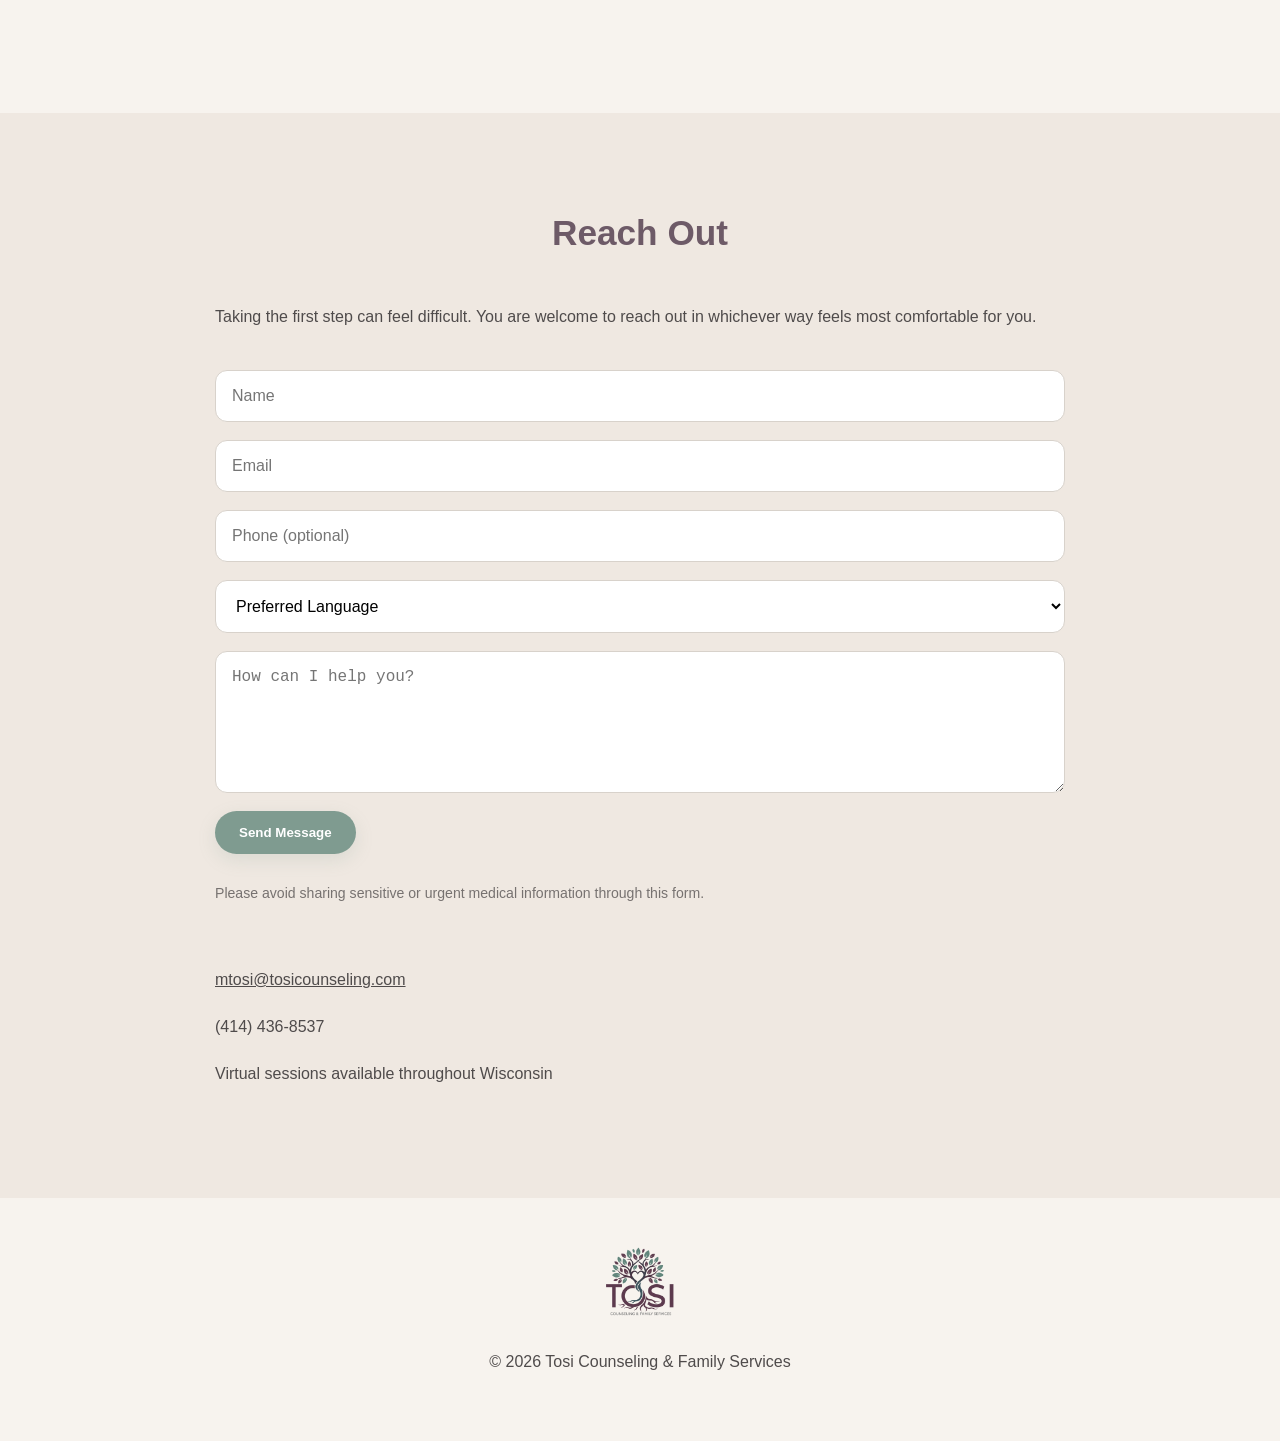
==== commit 7daf4d6b: "css responsivo para 4 columnas" ====
--- a/index.html
+++ b/index.html
@@ -141,7 +141,7 @@
       <div class="container">
         <h2>Who I Work With</h2>
 
-        <div class="three-columns">
+        <div class="four-columns">
           <div class="service-box">
             <h3>Individuals</h3>
 
--- a/styles.css
+++ b/styles.css
@@ -17,7 +17,7 @@
   display: block;
 }
 
-.email{
+.email {
   color: #4f4b4b;
 }
 
@@ -212,16 +212,18 @@
 
 /* SERVICES */
 
-.three-columns {
+.four-columns {
   display: grid;
-  grid-template-columns: repeat(auto-fit, minmax(280px, 1fr));
-  gap: 30px;
+  grid-template-columns: repeat(4, 1fr);
+  gap: 24px;
+  align-items: stretch;
 }
 
 .service-box {
   background: white;
-  padding: 35px;
+  padding: 32px 26px;
   border-radius: 20px;
+  height: 100%;
 }
 
 /* FEATURES */
@@ -286,8 +288,13 @@
 
 /* MOBILE */
 
+@media (max-width: 1100px) {
+  .four-columns {
+    grid-template-columns: repeat(2, 1fr);
+  }
+}
+
 @media (max-width: 900px) {
-
   .navbar {
     padding: 14px 0;
   }
@@ -361,7 +368,7 @@
     justify-content: center;
   }
 
-  .three-columns {
+  .four-columns {
     grid-template-columns: 1fr;
   }
 
@@ -372,5 +379,4 @@
   .contact-form {
     width: 100%;
   }
-
-}+}
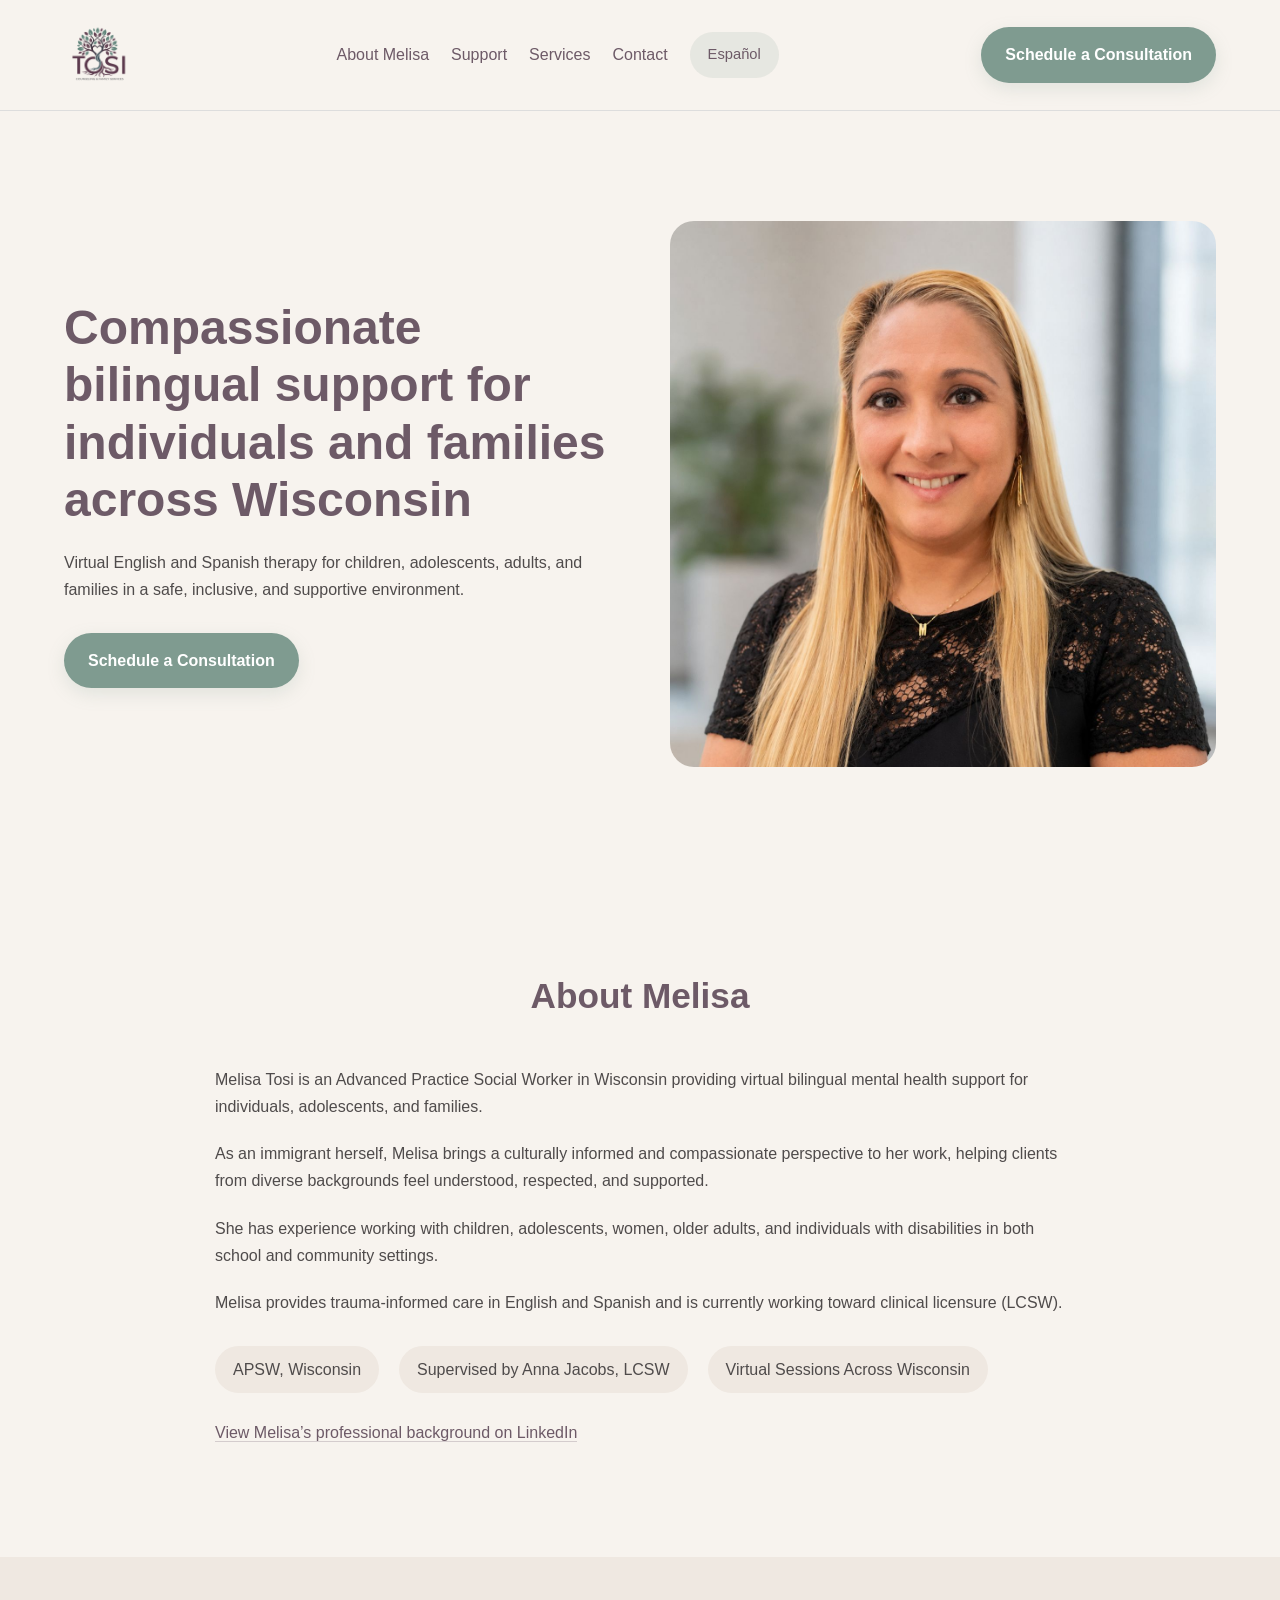
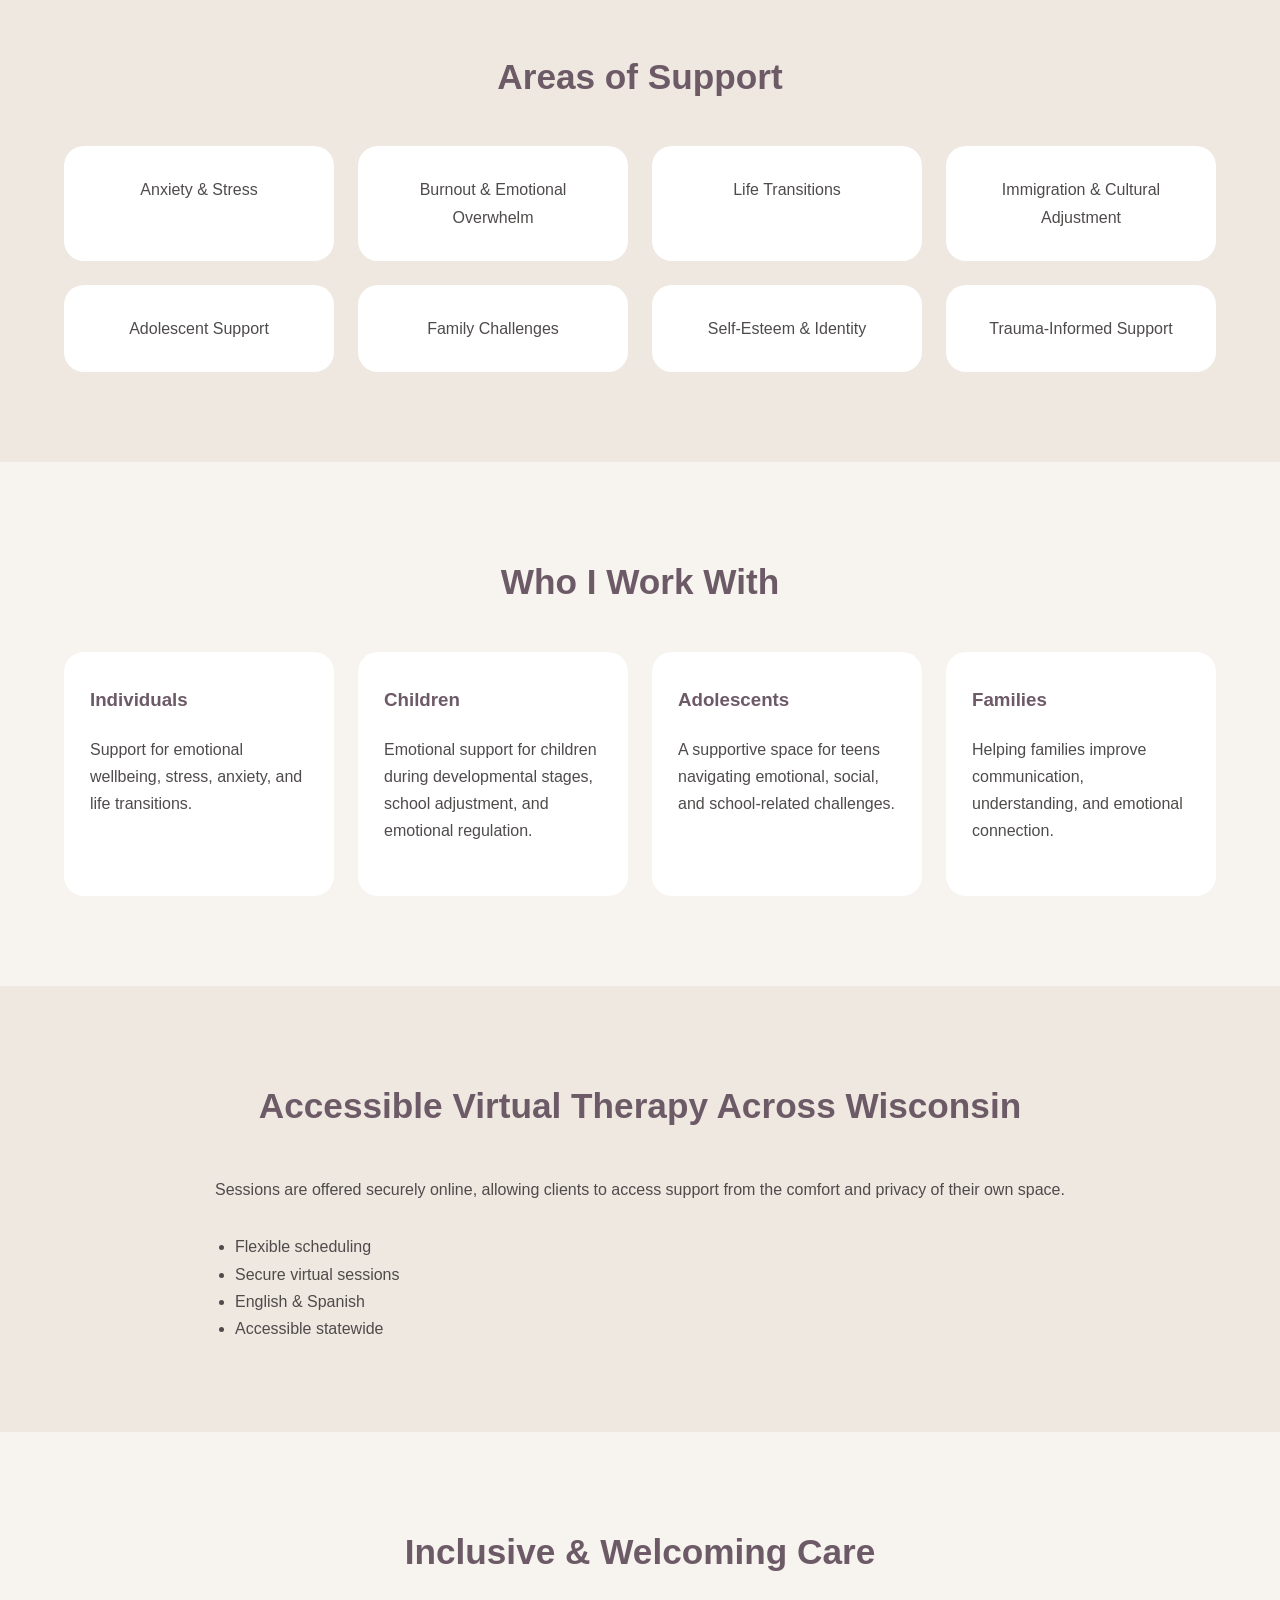
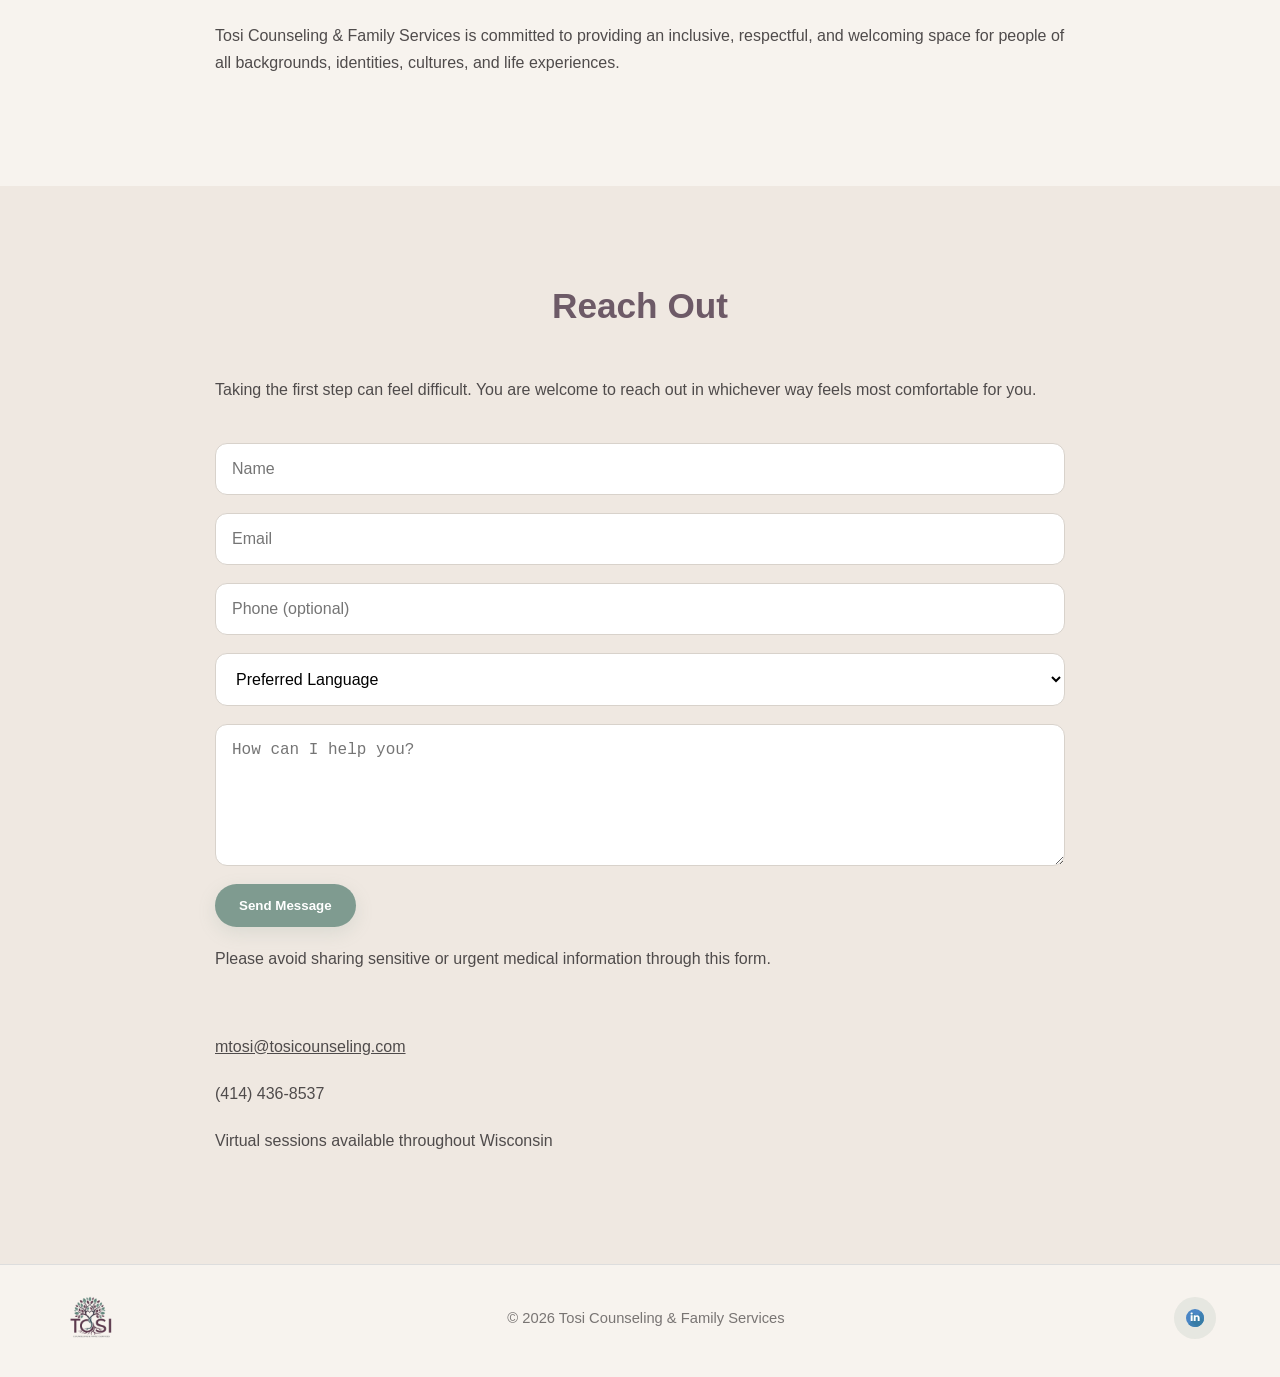
==== commit 8f185350: "mejoras en SEO, agregue link a linkedin" ====
--- a/index.html
+++ b/index.html
@@ -3,27 +3,43 @@
   <head>
     <meta charset="UTF-8" />
     <meta name="viewport" content="width=device-width, initial-scale=1.0" />
-
+    <meta property="og:type" content="website" />
+    <meta property="og:title" content="Tosi Counseling & Family Services" />
+    <meta
+      property="og:description"
+      content="Bilingual virtual therapy in English and Spanish for individuals, children, adolescents, and families in Wisconsin."
+    />
     <title>
       Bilingual Therapist in Wisconsin | Tosi Counseling & Family Services
     </title>
+    <link rel="canonical" href="https://tosicounseling.com/" />
     <meta
       name="description"
       content="Bilingual virtual therapy in English and Spanish for individuals, children, adolescents, and families in Wisconsin."
     />
-
+    <meta property="og:url" content="https://tosicounseling.com/" />
+    <meta
+      property="og:image"
+      content="https://tosicounseling.com/assets/og-image.jpg"
+    />
+    <meta property="og:site_name" content="Tosi Counseling & Family Services" />
+    <meta property="og:locale" content="en_US" />
+    <meta name="twitter:card" content="summary_large_image" />
+    <meta name="twitter:title" content="Tosi Counseling & Family Services" />
+    <meta
+      name="twitter:description"
+      content="Virtual bilingual therapy in English and Spanish across Wisconsin."
+    />
+    <meta
+      name="twitter:image"
+      content="https://tosicounseling.com/assets/og-image.jpg"
+    />
+    <link rel="icon" href="./assets/favicon.ico" />
+    <link rel="preload" as="image" href="./assets/logo.png" />
     <link rel="stylesheet" href="styles.css" />
-    <link
-      rel="icon"
-      type="image/png"
-      sizes="32x32"
-      href="./assets/favicon.ico"
-    />
   </head>
-
   <body>
     <!-- NAVIGATION -->
-
     <header class="navbar">
       <div class="nav-container">
         <div class="logo-area">
@@ -32,260 +48,224 @@
             alt="Tosi Counseling & Family Services Logo"
           />
         </div>
-
         <nav class="nav-links">
           <a href="#about">About Melisa</a>
           <a href="#support">Support</a>
           <a href="#services">Services</a>
           <a href="#contact">Contact</a>
-
           <a href="./es/index.html" class="language-switch">Español</a>
         </nav>
-
         <a href="#contact" class="btn-primary"> Schedule a Consultation </a>
       </div>
     </header>
-
-    <!-- HERO -->
-
-    <section class="hero">
-      <div class="hero-text">
-        <h1>
-          Compassionate bilingual support for individuals and families across
-          Wisconsin
-        </h1>
-
-        <p>
-          Virtual English and Spanish therapy for children, adolescents, adults,
-          and families in a safe, inclusive, and supportive environment.
-        </p>
-
-        <div class="hero-buttons">
-          <a href="#contact" class="btn-primary"> Schedule a Consultation </a>
-
-          <a href="#contact" class="btn-secondary"> Se Habla Español </a>
-        </div>
-      </div>
-
-      <div class="hero-image">
-        <img src="assets/melisa-photo.jpg" alt="Melisa Tosi" />
-      </div>
-    </section>
-
-    <!-- ABOUT -->
-
-    <section id="about" class="section">
-      <div class="container narrow">
-        <h2>About Melisa</h2>
-
-        <p>
-          Melisa Tosi is an Advanced Practice Social Worker in Wisconsin
-          providing virtual bilingual mental health support for individuals,
-          adolescents, and families.
-        </p>
-
-        <p>
-          As an immigrant herself, Melisa brings a culturally informed and
-          compassionate perspective to her work, helping clients from diverse
-          backgrounds feel understood, respected, and supported.
-        </p>
-
-        <p>
-          She has experience working with children, adolescents, women, older
-          adults, and individuals with disabilities in both school and community
-          settings.
-        </p>
-
-        <p>
-          Melisa provides trauma-informed care in English and Spanish and is
-          currently working toward clinical licensure (LCSW).
-        </p>
-
-        <div class="credentials">
-          <span>APSW, Wisconsin</span>
-          <span>Supervised by Anna Jacobs, LCSW</span>
-          <span>Virtual Sessions Across Wisconsin</span>
-        </div>
-      </div>
-    </section>
-
-    <!-- AREAS OF SUPPORT -->
-
-    <section id="support" class="section alt-bg">
-      <div class="container">
-        <h2>Areas of Support</h2>
-
-        <div class="card-grid">
-          <div class="card">Anxiety & Stress</div>
-
-          <div class="card">Burnout & Emotional Overwhelm</div>
-
-          <div class="card">Life Transitions</div>
-
-          <div class="card">Immigration & Cultural Adjustment</div>
-
-          <div class="card">Adolescent Support</div>
-
-          <div class="card">Family Challenges</div>
-
-          <div class="card">Self-Esteem & Identity</div>
-
-          <div class="card">Trauma-Informed Support</div>
-        </div>
-      </div>
-    </section>
-
-    <!-- SERVICES -->
-
-    <section id="services" class="section">
-      <div class="container">
-        <h2>Who I Work With</h2>
-
-        <div class="four-columns">
-          <div class="service-box">
-            <h3>Individuals</h3>
-
+    <main>
+      <!-- HERO -->
+      <section class="hero">
+        <div class="hero-text">
+          <h1>
+            Compassionate bilingual support for individuals and families across
+            Wisconsin
+          </h1>
+          <p>
+            Virtual English and Spanish therapy for children, adolescents,
+            adults, and families in a safe, inclusive, and supportive
+            environment.
+          </p>
+          <div class="hero-buttons">
+            <a href="#contact" class="btn-primary"> Schedule a Consultation </a>
+          </div>
+        </div>
+        <div class="hero-image">
+          <img src="./assets/melisa-photo.jpg" alt="Melisa Tosi" />
+        </div>
+      </section>
+      <!-- ABOUT -->
+      <section id="about" class="section">
+        <div class="container narrow">
+          <h2>About Melisa</h2>
+          <p>
+            Melisa Tosi is an Advanced Practice Social Worker in Wisconsin
+            providing virtual bilingual mental health support for individuals,
+            adolescents, and families.
+          </p>
+          <p>
+            As an immigrant herself, Melisa brings a culturally informed and
+            compassionate perspective to her work, helping clients from diverse
+            backgrounds feel understood, respected, and supported.
+          </p>
+          <p>
+            She has experience working with children, adolescents, women, older
+            adults, and individuals with disabilities in both school and
+            community settings.
+          </p>
+          <p>
+            Melisa provides trauma-informed care in English and Spanish and is
+            currently working toward clinical licensure (LCSW).
+          </p>
+          <div class="credentials">
+            <span>APSW, Wisconsin</span>
+            <span>Supervised by Anna Jacobs, LCSW</span>
+            <span>Virtual Sessions Across Wisconsin</span>
+          </div>
+          <p class="about-linkedin">
+            <a
+              href="https://www.linkedin.com/in/melitosi"
+              target="_blank"
+              rel="noopener noreferrer"
+            >
+              View Melisa’s professional background on LinkedIn
+            </a>
+          </p>
+        </div>
+      </section>
+      <!-- AREAS OF SUPPORT -->
+      <section id="support" class="section alt-bg">
+        <div class="container">
+          <h2>Areas of Support</h2>
+          <div class="card-grid">
+            <div class="card">Anxiety & Stress</div>
+            <div class="card">Burnout & Emotional Overwhelm</div>
+            <div class="card">Life Transitions</div>
+            <div class="card">Immigration & Cultural Adjustment</div>
+            <div class="card">Adolescent Support</div>
+            <div class="card">Family Challenges</div>
+            <div class="card">Self-Esteem & Identity</div>
+            <div class="card">Trauma-Informed Support</div>
+          </div>
+        </div>
+      </section>
+      <!-- SERVICES -->
+      <section id="services" class="section">
+        <div class="container">
+          <h2>Who I Work With</h2>
+          <div class="four-columns">
+            <div class="service-box">
+              <h3>Individuals</h3>
+              <p>
+                Support for emotional wellbeing, stress, anxiety, and life
+                transitions.
+              </p>
+            </div>
+            <div class="service-box">
+              <h3>Children</h3>
+              <p>
+                Emotional support for children during developmental stages,
+                school adjustment, and emotional regulation.
+              </p>
+            </div>
+            <div class="service-box">
+              <h3>Adolescents</h3>
+              <p>
+                A supportive space for teens navigating emotional, social, and
+                school-related challenges.
+              </p>
+            </div>
+            <div class="service-box">
+              <h3>Families</h3>
+              <p>
+                Helping families improve communication, understanding, and
+                emotional connection.
+              </p>
+            </div>
+          </div>
+        </div>
+      </section>
+      <!-- VIRTUAL -->
+      <section class="section alt-bg">
+        <div class="container narrow">
+          <h2>Accessible Virtual Therapy Across Wisconsin</h2>
+          <p>
+            Sessions are offered securely online, allowing clients to access
+            support from the comfort and privacy of their own space.
+          </p>
+          <ul class="feature-list">
+            <li>Flexible scheduling</li>
+            <li>Secure virtual sessions</li>
+            <li>English & Spanish</li>
+            <li>Accessible statewide</li>
+          </ul>
+        </div>
+      </section>
+      <!-- INCLUSIVITY -->
+      <section class="section">
+        <div class="container narrow">
+          <h2>Inclusive & Welcoming Care</h2>
+          <p>
+            Tosi Counseling & Family Services is committed to providing an
+            inclusive, respectful, and welcoming space for people of all
+            backgrounds, identities, cultures, and life experiences.
+          </p>
+        </div>
+      </section>
+      <!-- CONTACT -->
+      <section id="contact" class="section alt-bg">
+        <div class="container narrow">
+          <h2>Reach Out</h2>
+          <p>
+            Taking the first step can feel difficult. You are welcome to reach
+            out in whichever way feels most comfortable for you.
+          </p>
+          <form
+            class="contact-form"
+            id="contact-form"
+            action="https://formspree.io/f/xqejzqyz"
+            method="POST"
+          >
+            <input type="text" name="name" placeholder="Name" required />
+            <input type="email" name="email" placeholder="Email" required />
+            <input type="text" name="phone" placeholder="Phone (optional)" />
+            <select name="language">
+              <option disabled selected>Preferred Language</option>
+              <option>English</option>
+              <option>Spanish</option>
+              <option>Other</option>
+            </select>
+            <textarea
+              rows="6"
+              name="message"
+              placeholder="How can I help you?"
+            ></textarea>
+            <button type="submit" class="btn-primary">Send Message</button>
+            <p class="form-note">
+              Please avoid sharing sensitive or urgent medical information
+              through this form.
+            </p>
+            <p id="form-success" class="form-success">
+              Thank you. Your message has been sent.
+            </p>
+          </form>
+          <div class="contact-info">
             <p>
-              Support for emotional wellbeing, stress, anxiety, and life
-              transitions.
+              <a href="mailto:mtosi@tosicounseling.com" class="email"
+                >mtosi@tosicounseling.com</a
+              >
             </p>
-          </div>
-
-          <div class="service-box">
-            <h3>Children</h3>
-
-            <p>
-              Emotional support for children during developmental stages, school
-              adjustment, and emotional regulation.
-            </p>
-          </div>
-
-          <div class="service-box">
-            <h3>Adolescents</h3>
-
-            <p>
-              A supportive space for teens navigating emotional, social, and
-              school-related challenges.
-            </p>
-          </div>
-
-          <div class="service-box">
-            <h3>Families</h3>
-
-            <p>
-              Helping families improve communication, understanding, and
-              emotional connection.
-            </p>
-          </div>
-        </div>
-      </div>
-    </section>
-
-    <!-- VIRTUAL -->
-
-    <section class="section alt-bg">
-      <div class="container narrow">
-        <h2>Accessible Virtual Therapy Across Wisconsin</h2>
-
-        <p>
-          Sessions are offered securely online, allowing clients to access
-          support from the comfort and privacy of their own space.
-        </p>
-
-        <ul class="feature-list">
-          <li>Flexible scheduling</li>
-          <li>Secure virtual sessions</li>
-          <li>English & Spanish</li>
-          <li>Accessible statewide</li>
-        </ul>
-      </div>
-    </section>
-
-    <!-- INCLUSIVITY -->
-
-    <section class="section">
-      <div class="container narrow">
-        <h2>Inclusive & Welcoming Care</h2>
-
-        <p>
-          Tosi Counseling & Family Services is committed to providing an
-          inclusive, respectful, and welcoming space for people of all
-          backgrounds, identities, cultures, and life experiences.
-        </p>
-      </div>
-    </section>
-
-    <!-- CONTACT -->
-
-    <section id="contact" class="section alt-bg">
-      <div class="container narrow">
-        <h2>Reach Out</h2>
-
-        <p>
-          Taking the first step can feel difficult. You are welcome to reach out
-          in whichever way feels most comfortable for you.
-        </p>
-
-        <form
-          class="contact-form"
-          id="contact-form"
-          action="https://formspree.io/f/xqejzqyz"
-          method="POST"
-        >
-          <input type="text" name="name" placeholder="Name" required />
-
-          <input type="email" name="email" placeholder="Email" required />
-
-          <input type="text" name="phone" placeholder="Phone (optional)" />
-
-          <select name="language">
-            <option>Preferred Language</option>
-            <option>English</option>
-            <option>Spanish</option>
-            <option>Other</option>
-          </select>
-
-          <textarea
-            rows="6"
-            name="message"
-            placeholder="How can I help you?"
-          ></textarea>
-          <button type="submit" class="btn-primary">Send Message</button>
-          <p class="form-note">
-            Please avoid sharing sensitive or urgent medical information through
-            this form.
-          </p>
-          <p id="form-success" class="form-success">
-            Thank you. Your message has been sent.
-          </p>
-        </form>
-
-        <div class="contact-info">
-          <p>
-            <a href="mailto:mtosi@tosicounseling.com" class="email"
-              >mtosi@tosicounseling.com</a
-            >
-          </p>
-          <p>(414) 436-8537</p>
-          <p>Virtual sessions available throughout Wisconsin</p>
-        </div>
-      </div>
-    </section>
-
+            <p>(414) 436-8537</p>
+            <p>Virtual sessions available throughout Wisconsin</p>
+          </div>
+        </div>
+      </section>
+    </main>
     <!-- FOOTER -->
-
     <footer class="footer">
-      <div class="container">
+      <div class="footer-content">
         <img
-          src="assets/logo.png"
+          src="./assets/logo.png"
           alt="Tosi Counseling & Family Services"
           class="footer-logo"
         />
-
-        <p>© 2026 Tosi Counseling & Family Services</p>
+        <p class="footer-copy">© 2026 Tosi Counseling & Family Services</p>
+        <a
+          href="https://www.linkedin.com/in/melitosi"
+          target="_blank"
+          rel="noopener noreferrer"
+          class="linkedin-icon"
+          aria-label="Melisa Tosi LinkedIn Profile"
+        >
+          <img src="./assets/linkedin.svg" alt="LinkedIn profile icon" />
+        </a>
       </div>
     </footer>
-
     <script src="script.js"></script>
   </body>
 </html>
--- a/styles.css
+++ b/styles.css
@@ -195,6 +195,21 @@
   border-radius: 30px;
 }
 
+.about-linkedin {
+  margin-top: 26px;
+}
+
+.about-linkedin a {
+  color: #6d5a67;
+  text-decoration: none;
+  border-bottom: 1px solid rgba(109, 90, 103, 0.25);
+  transition: all 0.2s ease;
+}
+
+.about-linkedin a:hover {
+  opacity: 0.75;
+}
+
 /* CARDS */
 
 .card-grid {
@@ -270,20 +285,61 @@
 /* FOOTER */
 
 .footer {
-  padding: 40px 0;
-  text-align: center;
+  padding: 26px 0;
+  border-top: 1px solid #ddd;
+  background: #f7f3ee;
+}
+
+.footer-content {
+  width: 90%;
+  max-width: 1200px;
+  margin: auto;
+
+  display: flex;
+  align-items: center;
+  justify-content: space-between;
+  gap: 20px;
 }
 
 .footer-logo {
-  height: 90px;
-  margin: auto;
-  margin-bottom: 20px;
-}
-
-.form-note {
-  font-size: 0.88rem;
+  height: 54px;
+  width: auto;
+}
+
+.footer-copy {
+  margin: 0;
+  font-size: 0.92rem;
   opacity: 0.75;
-  margin-top: 10px;
+}
+
+/* LINKEDIN */
+
+.linkedin-icon {
+  display: inline-flex;
+  align-items: center;
+  justify-content: center;
+
+  width: 42px;
+  height: 42px;
+
+  background: rgba(127, 155, 144, 0.14);
+
+  border-radius: 999px;
+
+  transition: all 0.2s ease;
+
+  text-decoration: none;
+}
+
+.linkedin-icon:hover {
+  background: rgba(127, 155, 144, 0.22);
+  transform: translateY(-1px);
+}
+
+.linkedin-icon img {
+  width: 18px;
+  height: 18px;
+  display: block;
 }
 
 /* MOBILE */
@@ -379,4 +435,12 @@
   .contact-form {
     width: 100%;
   }
-}
+  .footer-content {
+    flex-direction: column;
+    text-align: center;
+  }
+
+  .footer-logo {
+    height: 46px;
+  }
+}
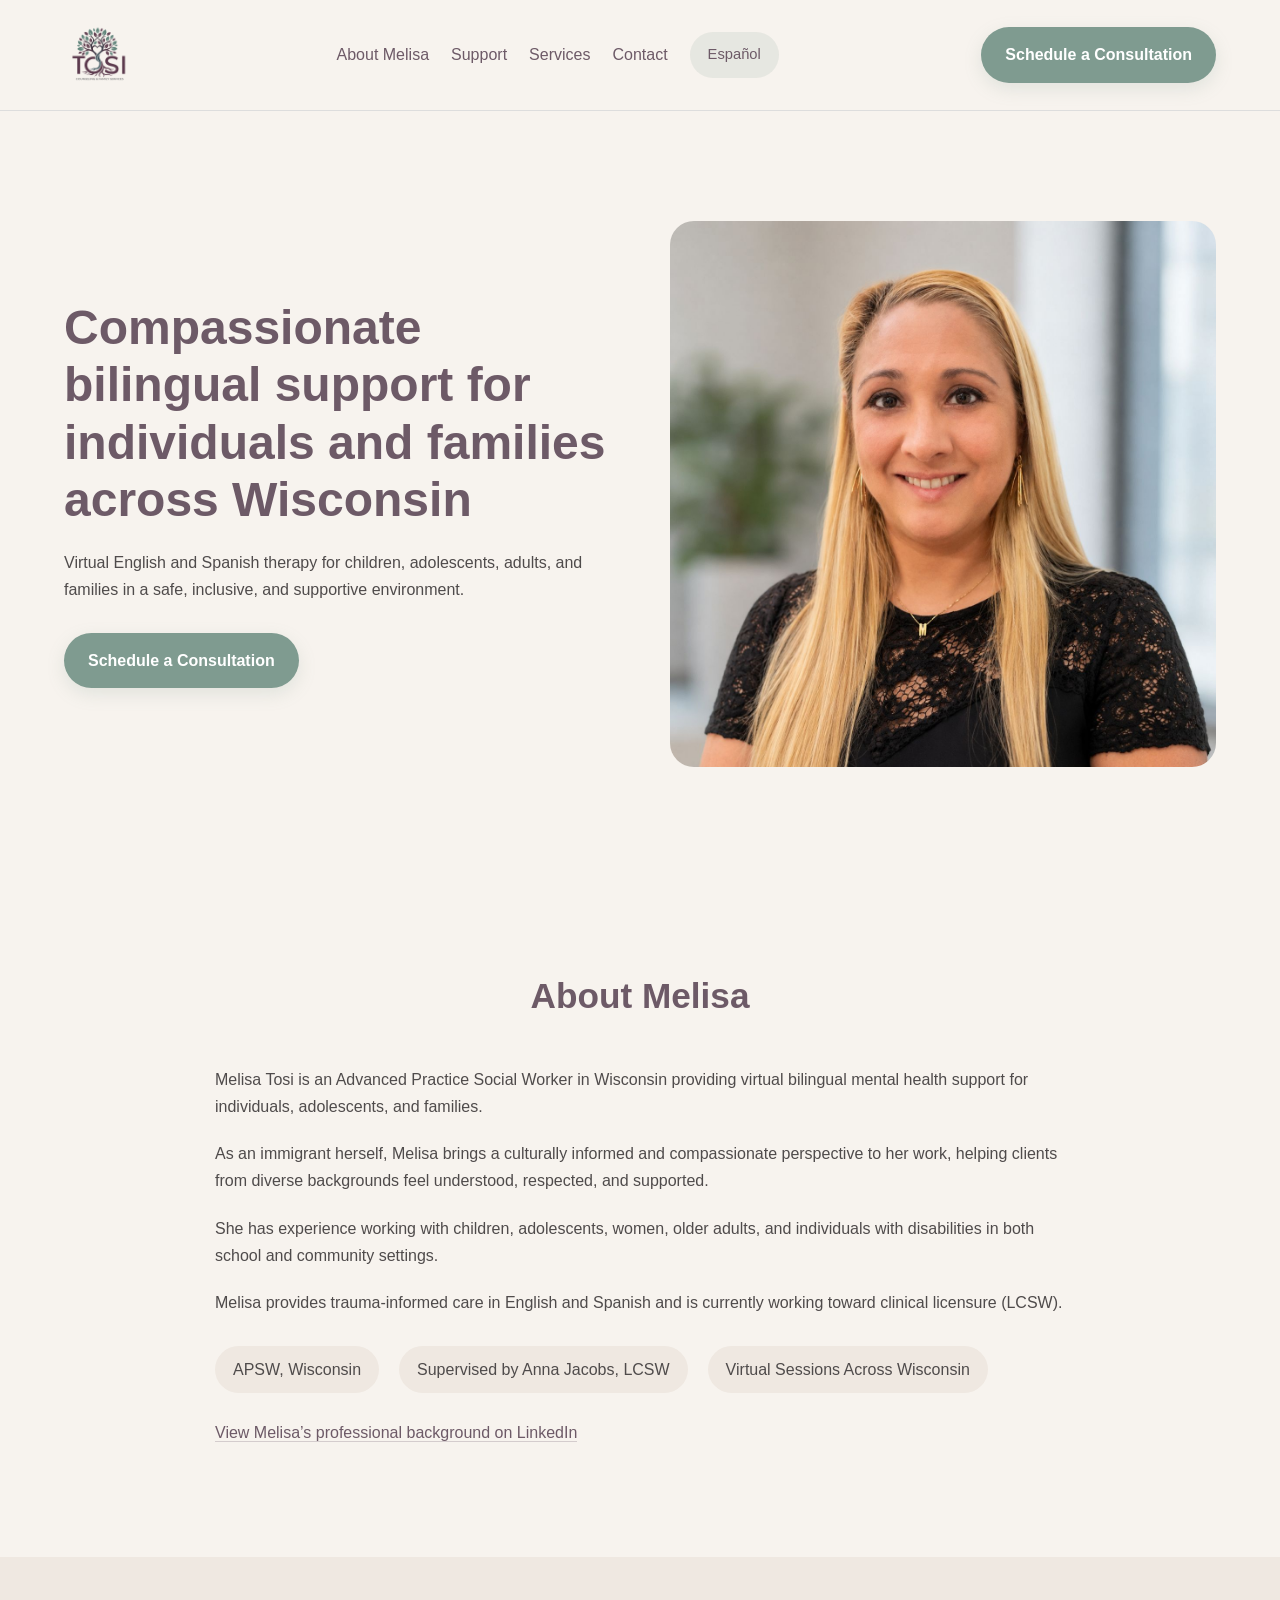
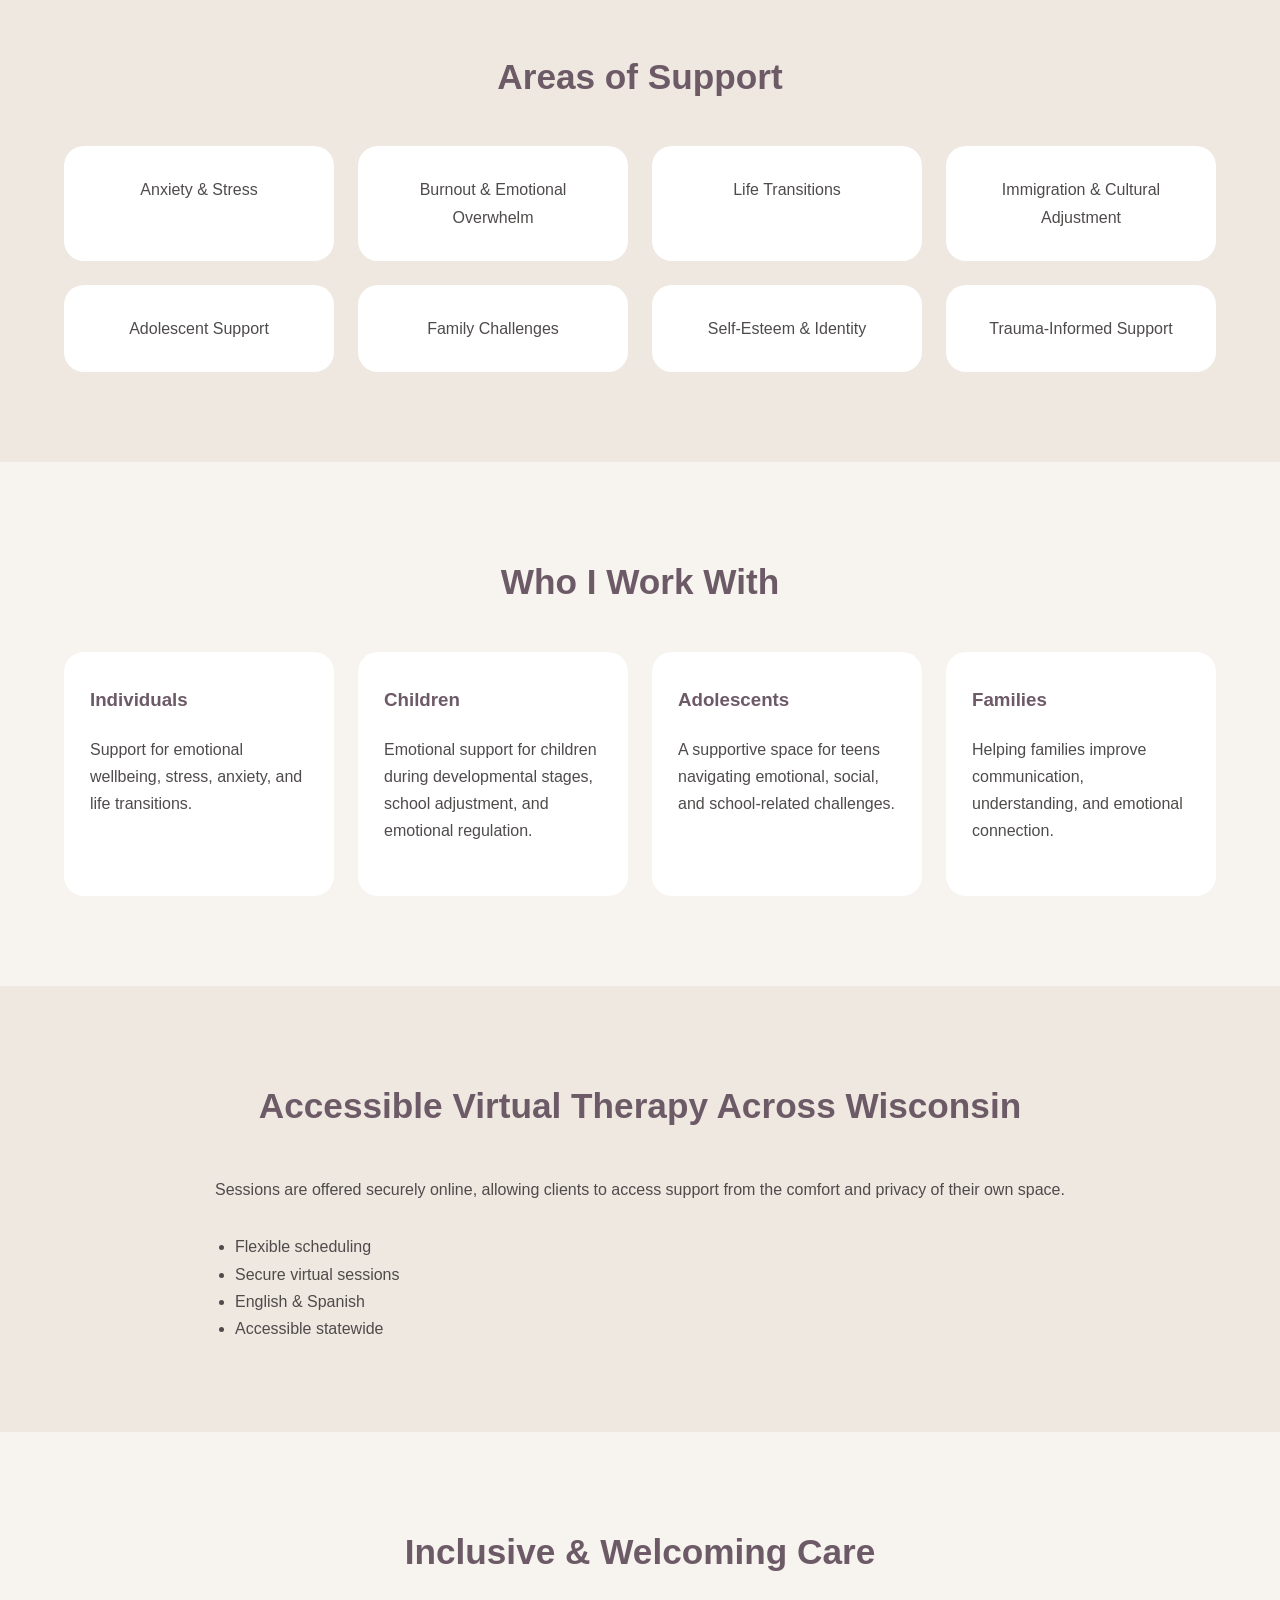
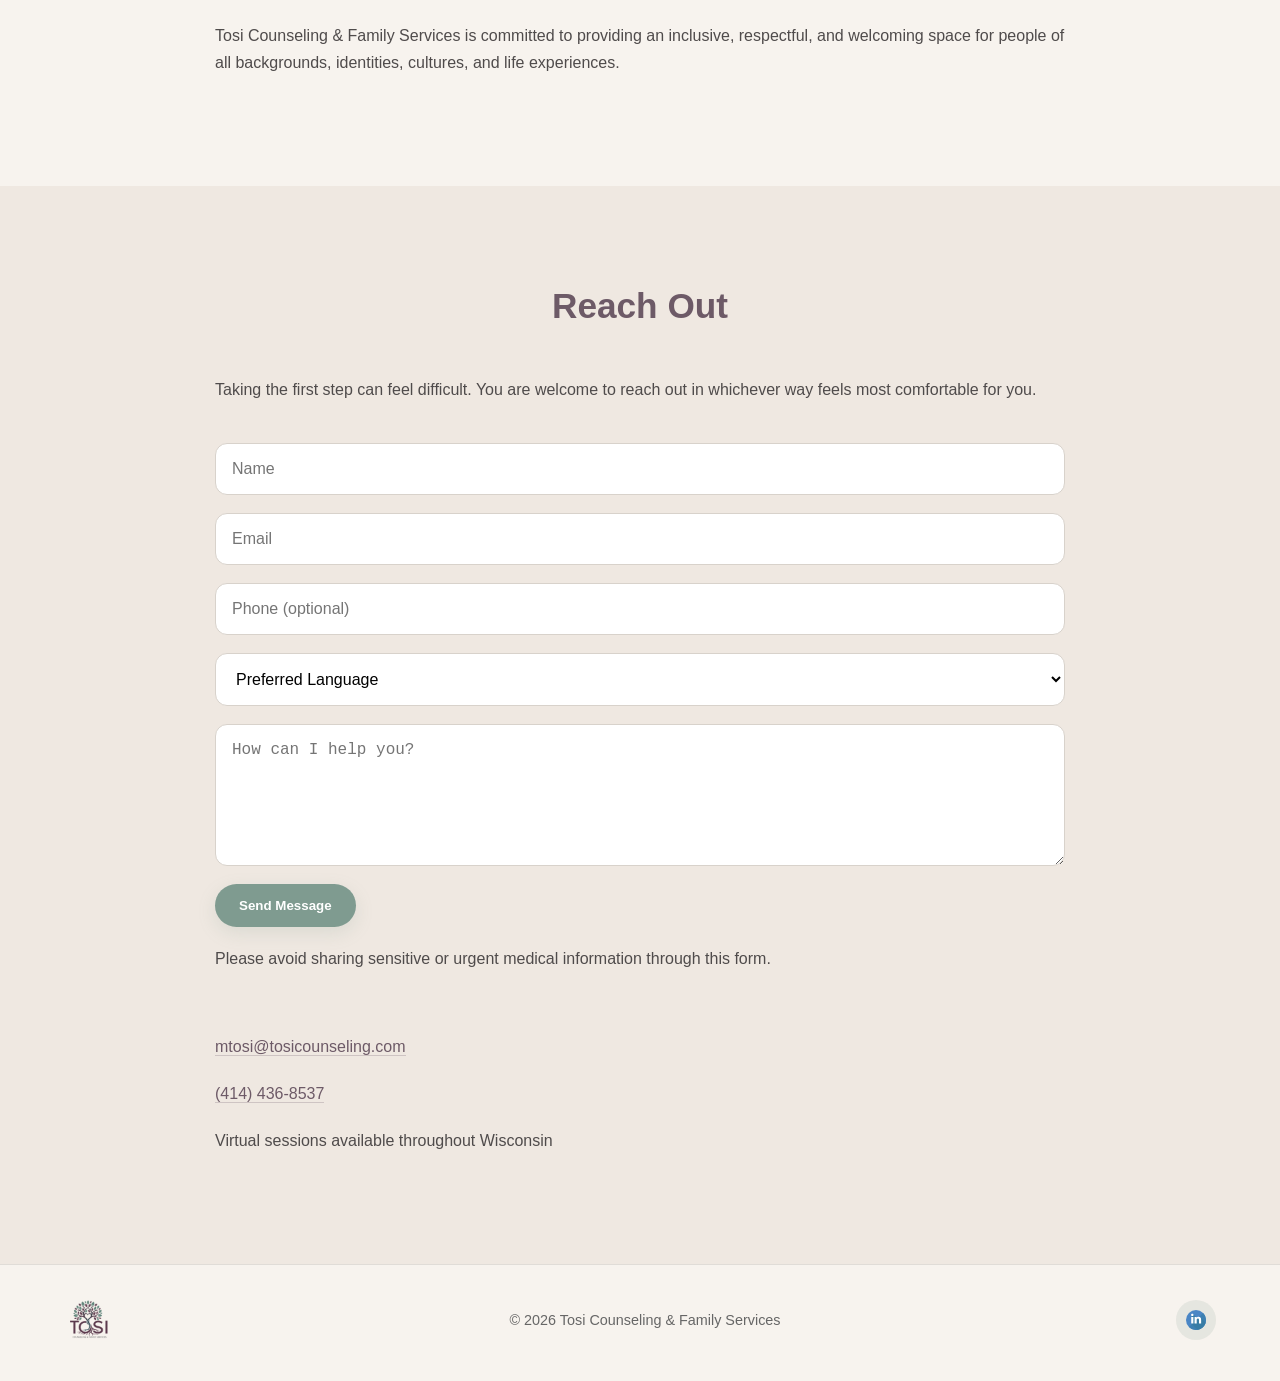
==== commit f611093d: "mejoras en estilo" ====
--- a/index.html
+++ b/index.html
@@ -215,10 +215,10 @@
             <input type="email" name="email" placeholder="Email" required />
             <input type="text" name="phone" placeholder="Phone (optional)" />
             <select name="language">
-              <option disabled selected>Preferred Language</option>
-              <option>English</option>
-              <option>Spanish</option>
-              <option>Other</option>
+              <option value="" disabled selected>Preferred Language</option>
+              <option value="en">English</option>
+              <option value="es">Spanish</option>
+              <option value="other">Other</option>
             </select>
             <textarea
               rows="6"
@@ -237,10 +237,9 @@
           <div class="contact-info">
             <p>
               <a href="mailto:mtosi@tosicounseling.com" class="email"
-                >mtosi@tosicounseling.com</a
-              >
+                >mtosi@tosicounseling.com</a>
             </p>
-            <p>(414) 436-8537</p>
+            <p><a href="tel:+14144368537">(414) 436-8537</a></p>
             <p>Virtual sessions available throughout Wisconsin</p>
           </div>
         </div>
--- a/styles.css
+++ b/styles.css
@@ -1,446 +1,455 @@
-* {
-  margin: 0;
-  padding: 0;
-  box-sizing: border-box;
-}
-
-body {
-  font-family: Arial, sans-serif;
-  background: #f7f3ee;
-  color: #4f4b4b;
-  line-height: 1.7;
-  overflow-x: hidden;
-}
-
-img {
-  max-width: 100%;
-  display: block;
-}
-
-.email {
-  color: #4f4b4b;
-}
-
-.container {
-  width: 90%;
-  max-width: 1200px;
-  margin: auto;
-}
-
-.narrow {
-  max-width: 850px;
-}
-
-.section {
-  padding: 90px 0;
-}
-
-.alt-bg {
-  background: #efe8e1;
-}
-
-h1,
-h2,
-h3 {
-  color: #6d5a67;
-  margin-bottom: 20px;
-}
-
-h1 {
-  font-size: 3rem;
-  line-height: 1.2;
-}
-
-h2 {
-  font-size: 2.2rem;
-  text-align: center;
-  margin-bottom: 40px;
-}
-
-p {
-  margin-bottom: 20px;
-}
-
-/* NAVBAR */
-
-.navbar {
-  background: #f7f3ee;
-  padding: 20px 0;
-  border-bottom: 1px solid #ddd;
-  position: sticky;
-  top: 0;
-  z-index: 1000;
-}
-
-.nav-container {
-  width: 90%;
-  max-width: 1200px;
-  margin: auto;
-
-  display: flex;
-  justify-content: space-between;
-  align-items: center;
-  gap: 20px;
-}
-
-.logo-area img {
-  height: 70px;
-}
-
-.nav-links {
-  display: flex;
-  align-items: center;
-  gap: 22px;
-}
-
-.nav-links a {
-  text-decoration: none;
-  color: #6d5a67;
-  font-weight: 500;
-  transition: opacity 0.2s ease;
-}
-
-.nav-links a:hover {
-  opacity: 0.75;
-}
-
-/* LANGUAGE SWITCH */
-
-.language-switch {
-  text-decoration: none;
-  color: #6d5a67;
-  background: rgba(127, 155, 144, 0.14);
-  padding: 10px 18px;
-  border-radius: 999px;
-  font-size: 0.92rem;
-  font-weight: 500;
-  transition: all 0.2s ease;
-  white-space: nowrap;
-}
-
-.language-switch:hover {
-  background: rgba(127, 155, 144, 0.22);
-  transform: translateY(-1px);
-}
-
-/* BUTTONS */
-
-.btn-primary {
-  background: #7f9b90;
-  color: white;
-  text-decoration: none;
-  padding: 14px 24px;
-  border-radius: 40px;
-  display: inline-block;
-  border: none;
-  cursor: pointer;
-  font-weight: 600;
-  box-shadow: 0 6px 18px rgba(127, 155, 144, 0.18);
-  transition: all 0.2s ease;
-}
-
-.btn-primary:hover {
-  transform: translateY(-1px);
-  opacity: 0.95;
-}
-
-.btn-secondary {
-  color: #6d5a67;
-  text-decoration: none;
-  margin-left: 15px;
-}
-
-/* HERO */
-
-.hero {
-  width: 90%;
-  max-width: 1200px;
-  margin: auto;
-
-  min-height: 85vh;
-
-  display: flex;
-  align-items: center;
-  gap: 60px;
-}
-
-.hero-text {
-  flex: 1;
-}
-
-.hero-image {
-  flex: 1;
-}
-
-.hero-image img {
-  border-radius: 24px;
-}
-
-.hero-buttons {
-  margin-top: 30px;
-}
-
-/* CREDENTIALS */
-
-.credentials {
-  display: flex;
-  gap: 20px;
-  flex-wrap: wrap;
-  margin-top: 30px;
-}
-
-.credentials span {
-  background: #efe8e1;
-  padding: 10px 18px;
-  border-radius: 30px;
-}
-
-.about-linkedin {
-  margin-top: 26px;
-}
-
-.about-linkedin a {
-  color: #6d5a67;
-  text-decoration: none;
-  border-bottom: 1px solid rgba(109, 90, 103, 0.25);
-  transition: all 0.2s ease;
-}
-
-.about-linkedin a:hover {
-  opacity: 0.75;
-}
-
-/* CARDS */
-
-.card-grid {
-  display: grid;
-  grid-template-columns: repeat(auto-fit, minmax(240px, 1fr));
-  gap: 24px;
-}
-
-.card {
-  background: white;
-  padding: 30px;
-  border-radius: 20px;
-  text-align: center;
-}
-
-/* SERVICES */
-
-.four-columns {
-  display: grid;
-  grid-template-columns: repeat(4, 1fr);
-  gap: 24px;
-  align-items: stretch;
-}
-
-.service-box {
-  background: white;
-  padding: 32px 26px;
-  border-radius: 20px;
-  height: 100%;
-}
-
-/* FEATURES */
-
-.feature-list {
-  margin-top: 30px;
-  padding-left: 20px;
-}
-
-/* CONTACT */
-
-.contact-form {
-  display: flex;
-  flex-direction: column;
-  gap: 18px;
-  margin-top: 40px;
-}
-
-.contact-form input,
-.contact-form textarea,
-.contact-form select {
-  padding: 16px;
-  border: 1px solid #d8d2cb;
-  border-radius: 12px;
-  background: white;
-  font-size: 1rem;
-}
-
-.contact-form button {
-  width: fit-content;
-}
-
-.contact-info {
-  margin-top: 40px;
-}
-
-.form-success {
-  display: none;
-  margin-top: 18px;
-  color: #6d5a67;
-  font-weight: 600;
-}
-
-/* FOOTER */
-
-.footer {
-  padding: 26px 0;
-  border-top: 1px solid #ddd;
-  background: #f7f3ee;
-}
-
-.footer-content {
-  width: 90%;
-  max-width: 1200px;
-  margin: auto;
-
-  display: flex;
-  align-items: center;
-  justify-content: space-between;
-  gap: 20px;
-}
-
-.footer-logo {
-  height: 54px;
-  width: auto;
-}
-
-.footer-copy {
-  margin: 0;
-  font-size: 0.92rem;
-  opacity: 0.75;
-}
-
-/* LINKEDIN */
-
-.linkedin-icon {
-  display: inline-flex;
-  align-items: center;
-  justify-content: center;
-
-  width: 42px;
-  height: 42px;
-
-  background: rgba(127, 155, 144, 0.14);
-
-  border-radius: 999px;
-
-  transition: all 0.2s ease;
-
-  text-decoration: none;
-}
-
-.linkedin-icon:hover {
-  background: rgba(127, 155, 144, 0.22);
-  transform: translateY(-1px);
-}
-
-.linkedin-icon img {
-  width: 18px;
-  height: 18px;
-  display: block;
-}
-
-/* MOBILE */
-
-@media (max-width: 1100px) {
+  * {
+    margin: 0;
+    padding: 0;
+    box-sizing: border-box;
+  }
+
+  body {
+    font-family: Arial, sans-serif;
+    background: #f7f3ee;
+    color: #4f4b4b;
+    line-height: 1.7;
+    overflow-x: hidden;
+  }
+
+  img {
+    max-width: 100%;
+    display: block;
+  }
+
+  .email {
+    color: #4f4b4b;
+  }
+
+  .container {
+    width: 90%;
+    max-width: 1200px;
+    margin: auto;
+  }
+
+  .narrow {
+    max-width: 850px;
+  }
+
+  .section {
+    padding: 90px 0;
+  }
+
+  .alt-bg {
+    background: #efe8e1;
+  }
+
+  h1,
+  h2,
+  h3 {
+    color: #6d5a67;
+    margin-bottom: 20px;
+  }
+
+  h1 {
+    font-size: 3rem;
+    line-height: 1.2;
+  }
+
+  h2 {
+    font-size: 2.2rem;
+    text-align: center;
+    margin-bottom: 40px;
+  }
+
+  p {
+    margin-bottom: 20px;
+  }
+
+  /* NAVBAR */
+
+  .navbar {
+    background: #f7f3ee;
+    padding: 20px 0;
+    border-bottom: 1px solid #ddd;
+    position: sticky;
+    top: 0;
+    z-index: 1000;
+  }
+
+  .nav-container {
+    width: 90%;
+    max-width: 1200px;
+    margin: auto;
+
+    display: flex;
+    justify-content: space-between;
+    align-items: center;
+    gap: 20px;
+  }
+
+  .logo-area img {
+    height: 70px;
+  }
+
+  .nav-links {
+    display: flex;
+    align-items: center;
+    gap: 22px;
+  }
+
+  .nav-links a {
+    text-decoration: none;
+    color: #6d5a67;
+    font-weight: 500;
+    transition: opacity 0.2s ease;
+  }
+
+  .nav-links a:hover {
+    opacity: 0.75;
+  }
+
+  /* LANGUAGE SWITCH */
+
+  .language-switch {
+    text-decoration: none;
+    color: #6d5a67;
+    background: rgba(127, 155, 144, 0.14);
+    padding: 10px 18px;
+    border-radius: 999px;
+    font-size: 0.92rem;
+    font-weight: 500;
+    transition: all 0.2s ease;
+    white-space: nowrap;
+  }
+
+  .language-switch:hover {
+    background: rgba(127, 155, 144, 0.22);
+    transform: translateY(-1px);
+  }
+
+  /* BUTTONS */
+
+  .btn-primary {
+    background: #7f9b90;
+    color: white;
+    text-decoration: none;
+    padding: 14px 24px;
+    border-radius: 40px;
+    display: inline-block;
+    border: none;
+    cursor: pointer;
+    font-weight: 600;
+    box-shadow: 0 6px 18px rgba(127, 155, 144, 0.18);
+    transition: all 0.2s ease;
+  }
+
+  .btn-primary:hover {
+    transform: translateY(-1px);
+    opacity: 0.95;
+  }
+
+  .btn-secondary {
+    color: #6d5a67;
+    text-decoration: none;
+    margin-left: 15px;
+  }
+
+  /* HERO */
+
+  .hero {
+    width: 90%;
+    max-width: 1200px;
+    margin: auto;
+
+    min-height: 85vh;
+
+    display: flex;
+    align-items: center;
+    gap: 60px;
+  }
+
+  .hero-text {
+    flex: 1;
+  }
+
+  .hero-image {
+    flex: 1;
+  }
+
+  .hero-image img {
+    border-radius: 24px;
+  }
+
+  .hero-buttons {
+    margin-top: 30px;
+  }
+
+  /* CREDENTIALS */
+
+  .credentials {
+    display: flex;
+    gap: 20px;
+    flex-wrap: wrap;
+    margin-top: 30px;
+  }
+
+  .credentials span {
+    background: #efe8e1;
+    padding: 10px 18px;
+    border-radius: 30px;
+  }
+
+  .about-linkedin {
+    margin-top: 26px;
+  }
+
+  .about-linkedin a {
+    color: #6d5a67;
+    text-decoration: none;
+    border-bottom: 1px solid rgba(109, 90, 103, 0.25);
+    transition: all 0.2s ease;
+  }
+
+  .about-linkedin a:hover {
+    opacity: 0.75;
+  }
+
+  /* CARDS */
+
+  .card-grid {
+    display: grid;
+    grid-template-columns: repeat(auto-fit, minmax(240px, 1fr));
+    gap: 24px;
+  }
+
+  .card {
+    background: white;
+    padding: 30px;
+    border-radius: 20px;
+    text-align: center;
+  }
+
+  /* SERVICES */
+
   .four-columns {
-    grid-template-columns: repeat(2, 1fr);
-  }
-}
-
-@media (max-width: 900px) {
-  .navbar {
-    padding: 14px 0;
-  }
-
-  .nav-container {
+    display: grid;
+    grid-template-columns: repeat(4, 1fr);
+    gap: 24px;
+    align-items: stretch;
+  }
+
+  .service-box {
+    background: white;
+    padding: 32px 26px;
+    border-radius: 20px;
+    height: 100%;
+  }
+
+  /* FEATURES */
+
+  .feature-list {
+    margin-top: 30px;
+    padding-left: 20px;
+  }
+
+  /* CONTACT */
+
+  .contact-form {
+    display: flex;
     flex-direction: column;
     gap: 18px;
-  }
-
-  .logo-area img {
-    height: 56px;
-  }
-
-  .nav-links {
-    display: flex;
-    flex-wrap: wrap;
+    margin-top: 40px;
+  }
+
+  .contact-form input,
+  .contact-form textarea,
+  .contact-form select {
+    padding: 16px;
+    border: 1px solid #d8d2cb;
+    border-radius: 12px;
+    background: white;
+    font-size: 1rem;
+  }
+
+  .contact-form button {
+    width: fit-content;
+  }
+
+  .contact-info {
+    margin-top: 40px;
+  }
+
+  .contact-info a {
+    color: #6d5a67;
+    text-decoration: none;
+    border-bottom: 1px solid rgba(109, 90, 103, 0.25);
+    transition: all 0.2s ease;
+  }
+
+  .contact-info a:hover {
+    opacity: 0.75;
+  }
+  .form-success {
+    display: none;
+    margin-top: 18px;
+    color: #6d5a67;
+    font-weight: 600;
+  }
+
+  /* FOOTER */
+
+  .footer {
+    padding: 30px 0;
+    border-top: 1px solid #e0dcd7; /* Un borde más sutil */
+    background: #f7f3ee;
+  }
+
+  .footer-content {
+    width: 90%;
+    max-width: 1200px;
+    margin: 0 auto;
+
+    display: flex;
+    align-items: center;
+    justify-content: space-between;
+    gap: 20px;
+  }
+
+  .footer-logo {
+    height: 50px; /* Un poco más pequeño para dar aire */
+    width: auto;
+  }
+
+  .footer-copy {
+    margin: 0;
+    font-size: 0.9rem;
+    color: #666;
+    font-weight: 500;
+  }
+
+  /* LINKEDIN */
+  .linkedin-icon {
+    display: flex;
+    align-items: center;
     justify-content: center;
-    gap: 12px;
-  }
-
-  .nav-links a {
-    font-size: 0.92rem;
-  }
-
-  .btn-primary {
-    padding: 12px 20px;
-    font-size: 0.95rem;
-  }
-
-  .hero {
-    flex-direction: column;
-    text-align: center;
-    padding-top: 40px;
-    min-height: auto;
-  }
-
-  .hero-text {
-    order: 2;
-  }
-
-  .hero-image {
-    order: 1;
-  }
-
-  .hero-image img {
-    max-width: 320px;
-    margin: auto;
-  }
-
-  h1 {
-    font-size: 2.1rem;
-    line-height: 1.25;
-  }
-
-  h2 {
-    font-size: 1.8rem;
-  }
-
-  .hero-buttons {
-    display: flex;
-    flex-direction: column;
-    gap: 14px;
-    align-items: center;
-  }
-
-  .btn-secondary {
-    margin-left: 0;
-  }
-
-  .credentials {
-    justify-content: center;
-  }
-
-  .four-columns {
-    grid-template-columns: 1fr;
-  }
-
-  .card-grid {
-    grid-template-columns: 1fr;
-  }
-
-  .contact-form {
-    width: 100%;
-  }
-  .footer-content {
-    flex-direction: column;
-    text-align: center;
-  }
-
-  .footer-logo {
-    height: 46px;
-  }
-}
+    flex-shrink: 0;
+
+    width: 40px;
+    height: 40px;
+    background: rgba(127, 155, 144, 0.15);
+    border-radius: 50%;
+    transition: all 0.3s ease;
+  }
+
+  .linkedin-icon:hover {
+    background: rgba(127, 155, 144, 0.3);
+    transform: scale(1.05);
+  }
+
+  .linkedin-icon img {
+    width: 20px;
+    height: 20px;
+  }
+
+  /* MOBILE */
+
+  @media (max-width: 1100px) {
+    .four-columns {
+      grid-template-columns: repeat(2, 1fr);
+    }
+  }
+
+  @media (max-width: 900px) {
+    .navbar {
+      padding: 14px 0;
+    }
+
+    .nav-container {
+      flex-direction: column;
+      gap: 18px;
+    }
+
+    .logo-area img {
+      height: 56px;
+    }
+
+    .nav-links {
+      display: flex;
+      flex-wrap: wrap;
+      justify-content: center;
+      gap: 12px;
+    }
+
+    .nav-links a {
+      font-size: 0.92rem;
+    }
+
+    .btn-primary {
+      padding: 12px 20px;
+      font-size: 0.95rem;
+    }
+
+    .hero {
+      flex-direction: column;
+      text-align: center;
+      padding-top: 40px;
+      min-height: auto;
+    }
+
+    .hero-text {
+      order: 2;
+    }
+
+    .hero-image {
+      order: 1;
+    }
+
+    .hero-image img {
+      max-width: 320px;
+      margin: auto;
+    }
+
+    h1 {
+      font-size: 2.1rem;
+      line-height: 1.25;
+    }
+
+    h2 {
+      font-size: 1.8rem;
+    }
+
+    .hero-buttons {
+      display: flex;
+      flex-direction: column;
+      gap: 14px;
+      align-items: center;
+    }
+
+    .btn-secondary {
+      margin-left: 0;
+    }
+
+    .credentials {
+      justify-content: center;
+    }
+
+    .four-columns {
+      grid-template-columns: 1fr;
+    }
+
+    .card-grid {
+      grid-template-columns: 1fr;
+    }
+
+    .contact-form {
+      width: 100%;
+    }
+    .footer-content {
+      flex-direction: column;
+      gap: 15px;
+    }
+
+    .footer-logo {
+      height: 42px;
+    }
+
+    .footer-copy {
+      order: 2;
+    }
+  }
